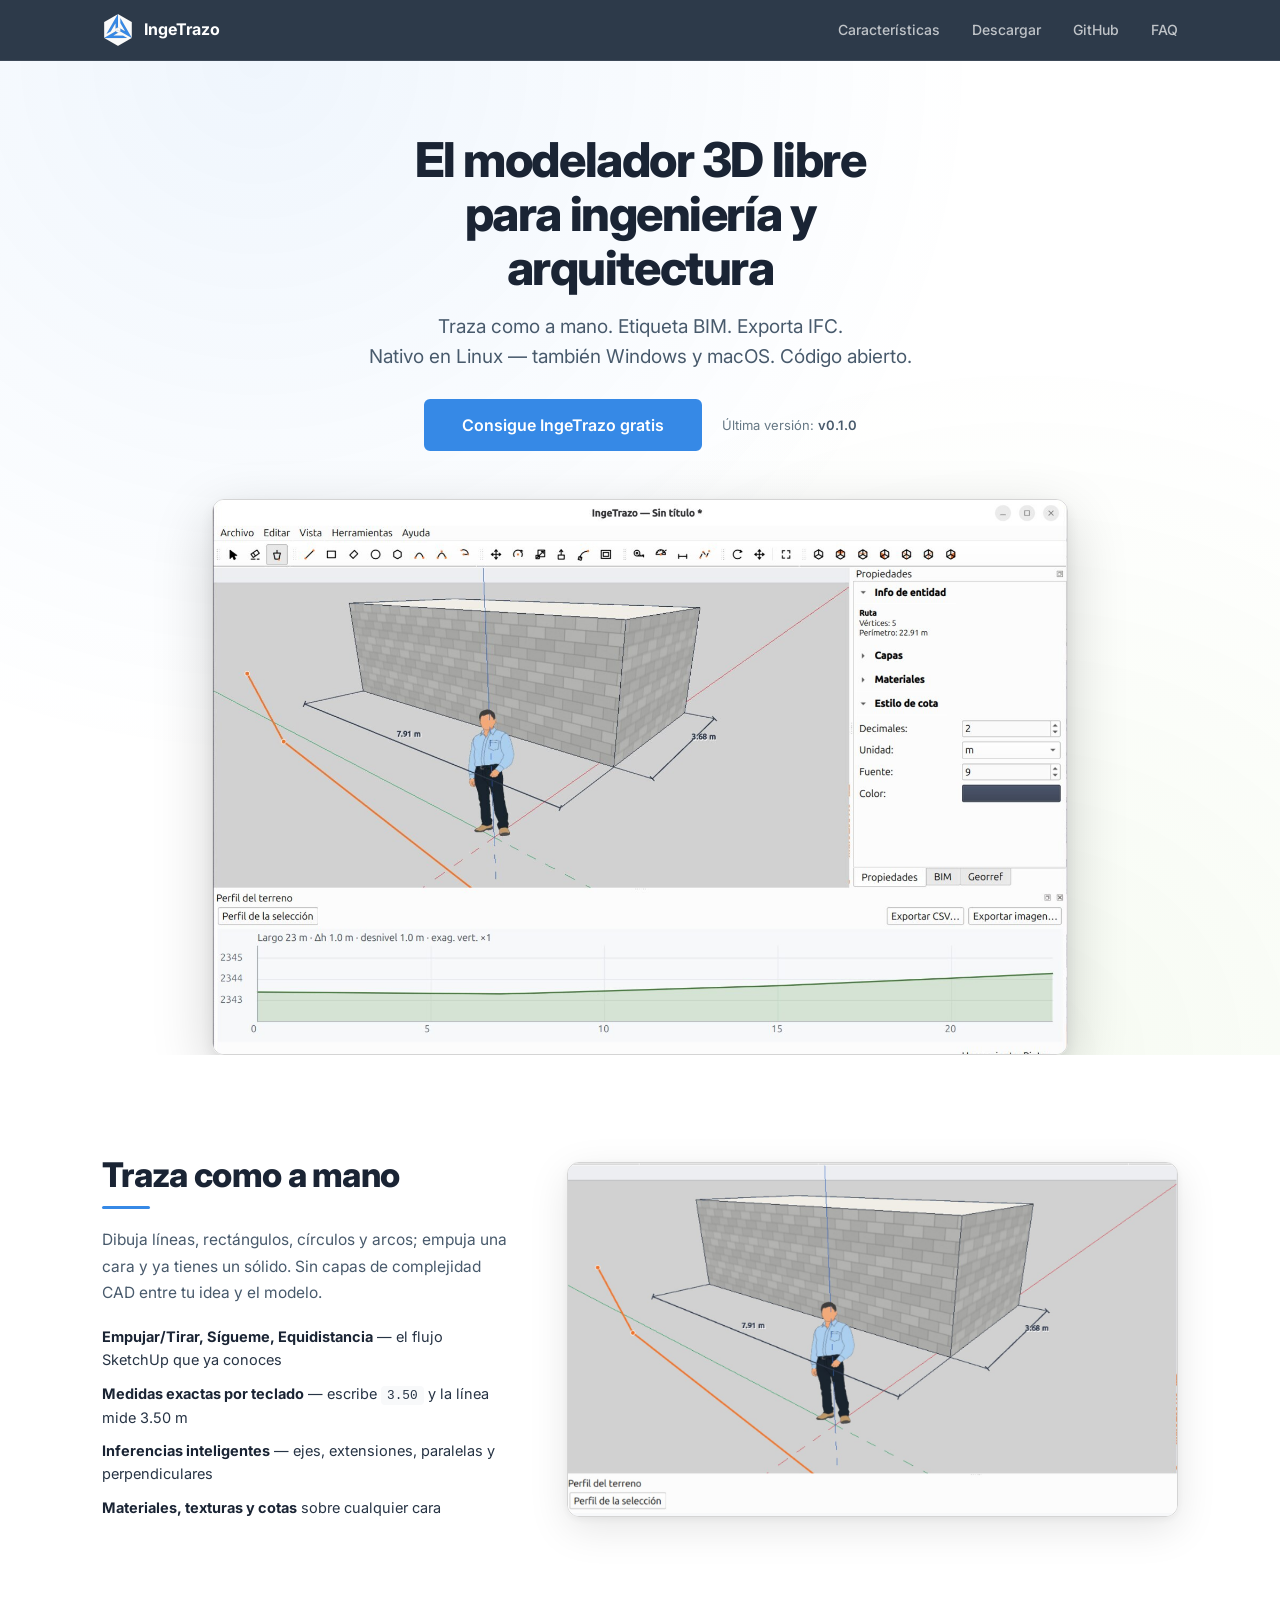
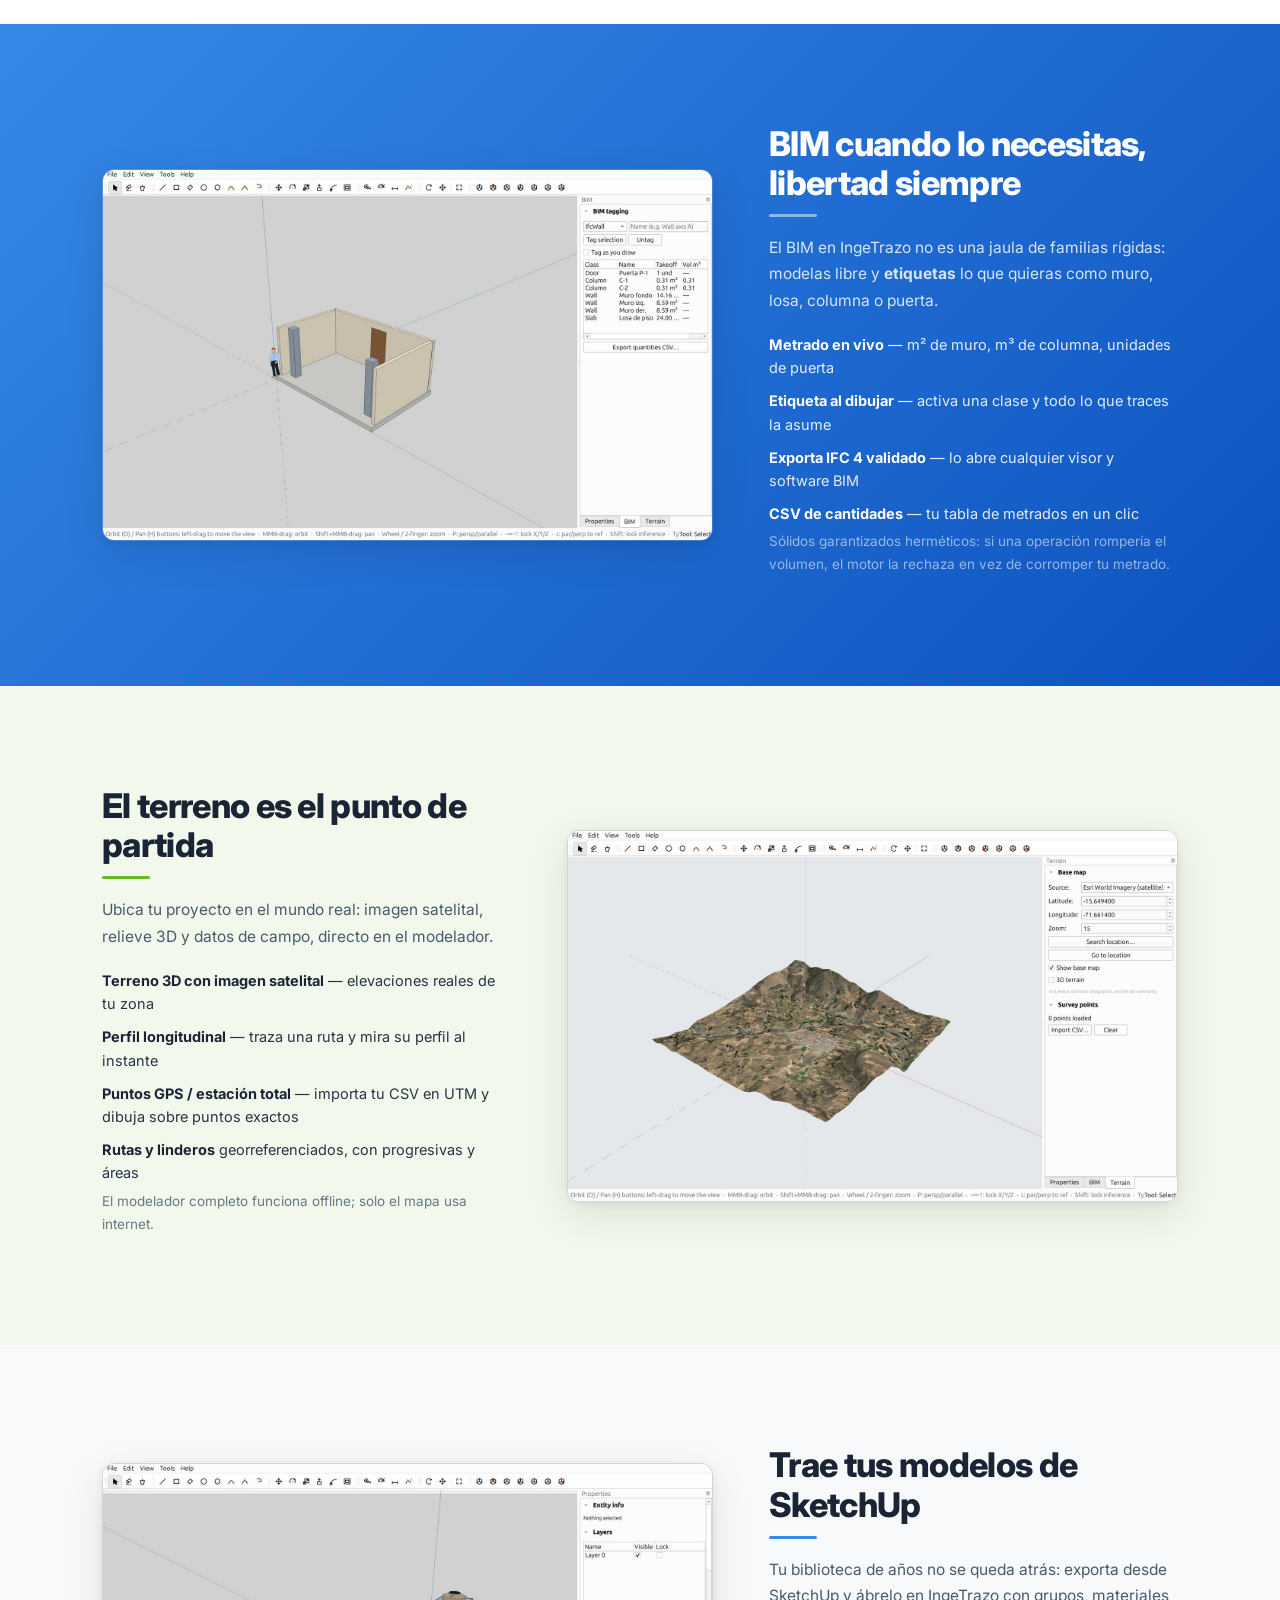
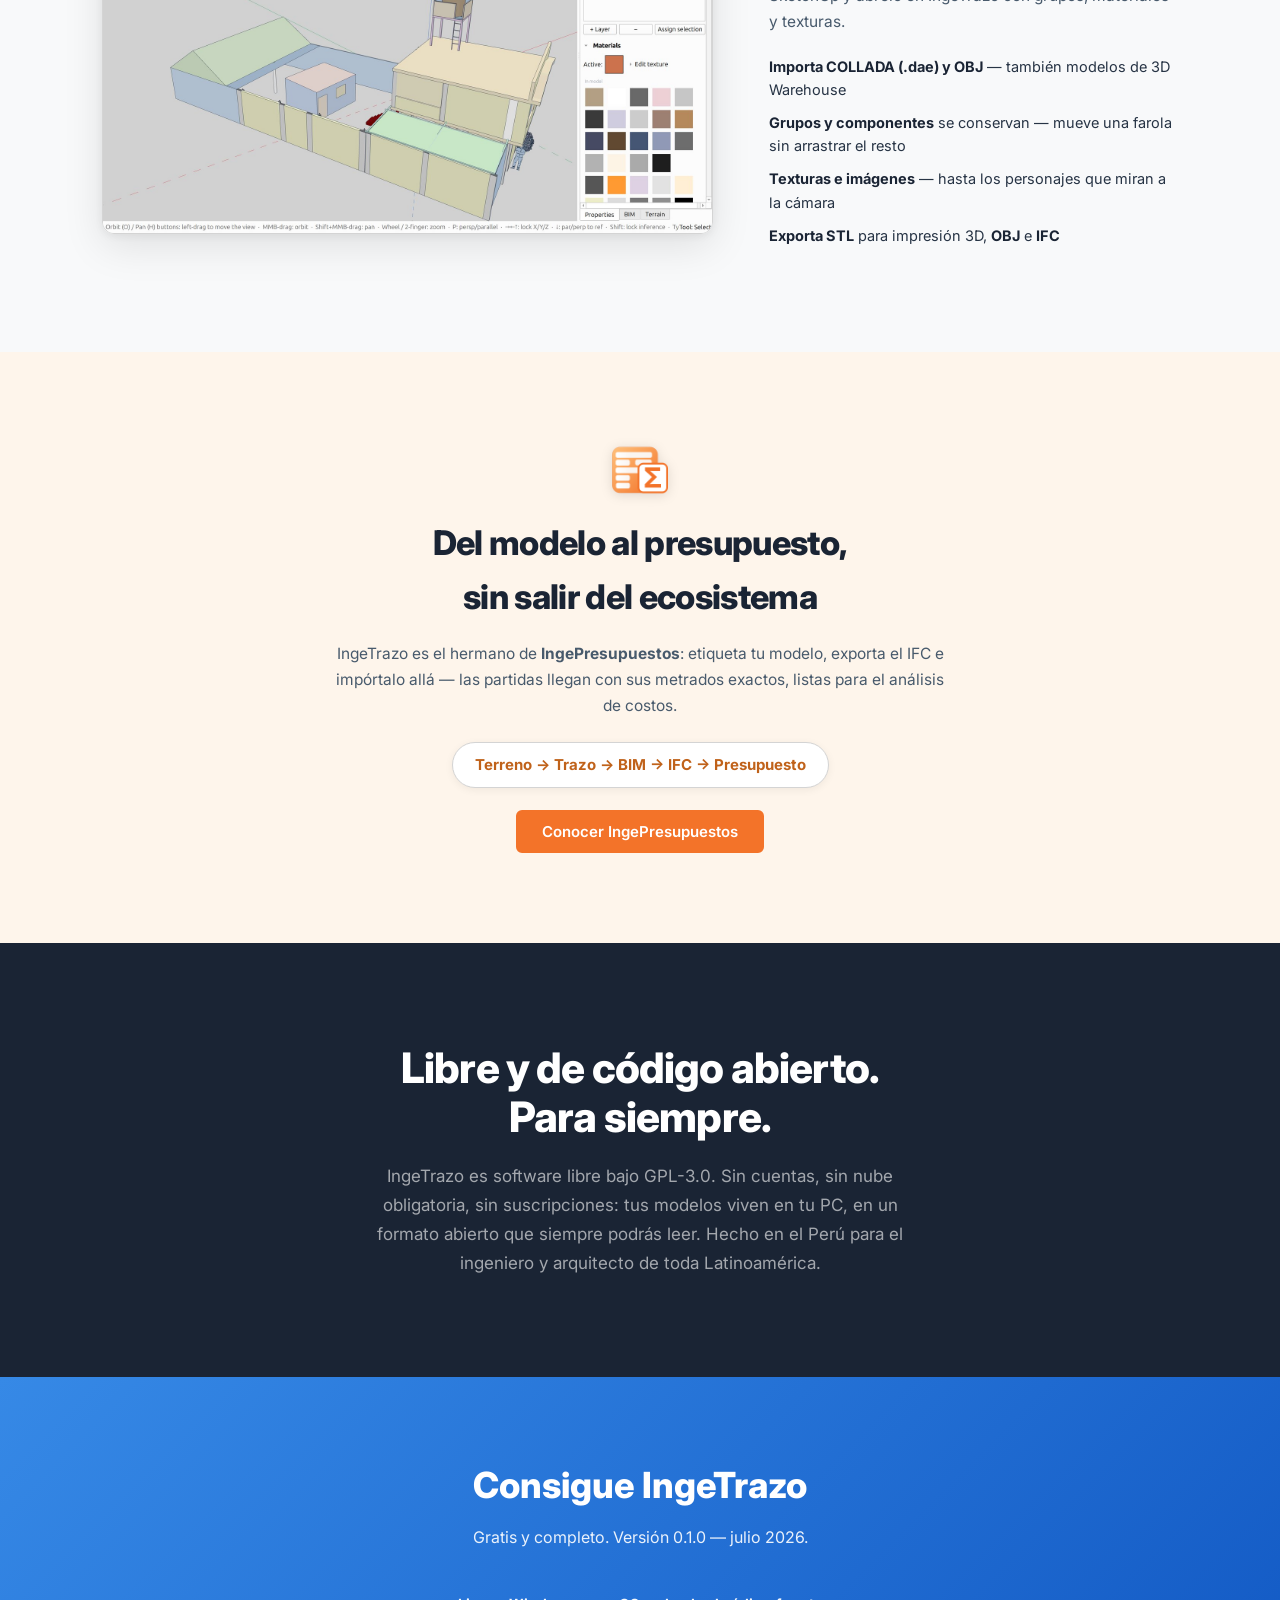
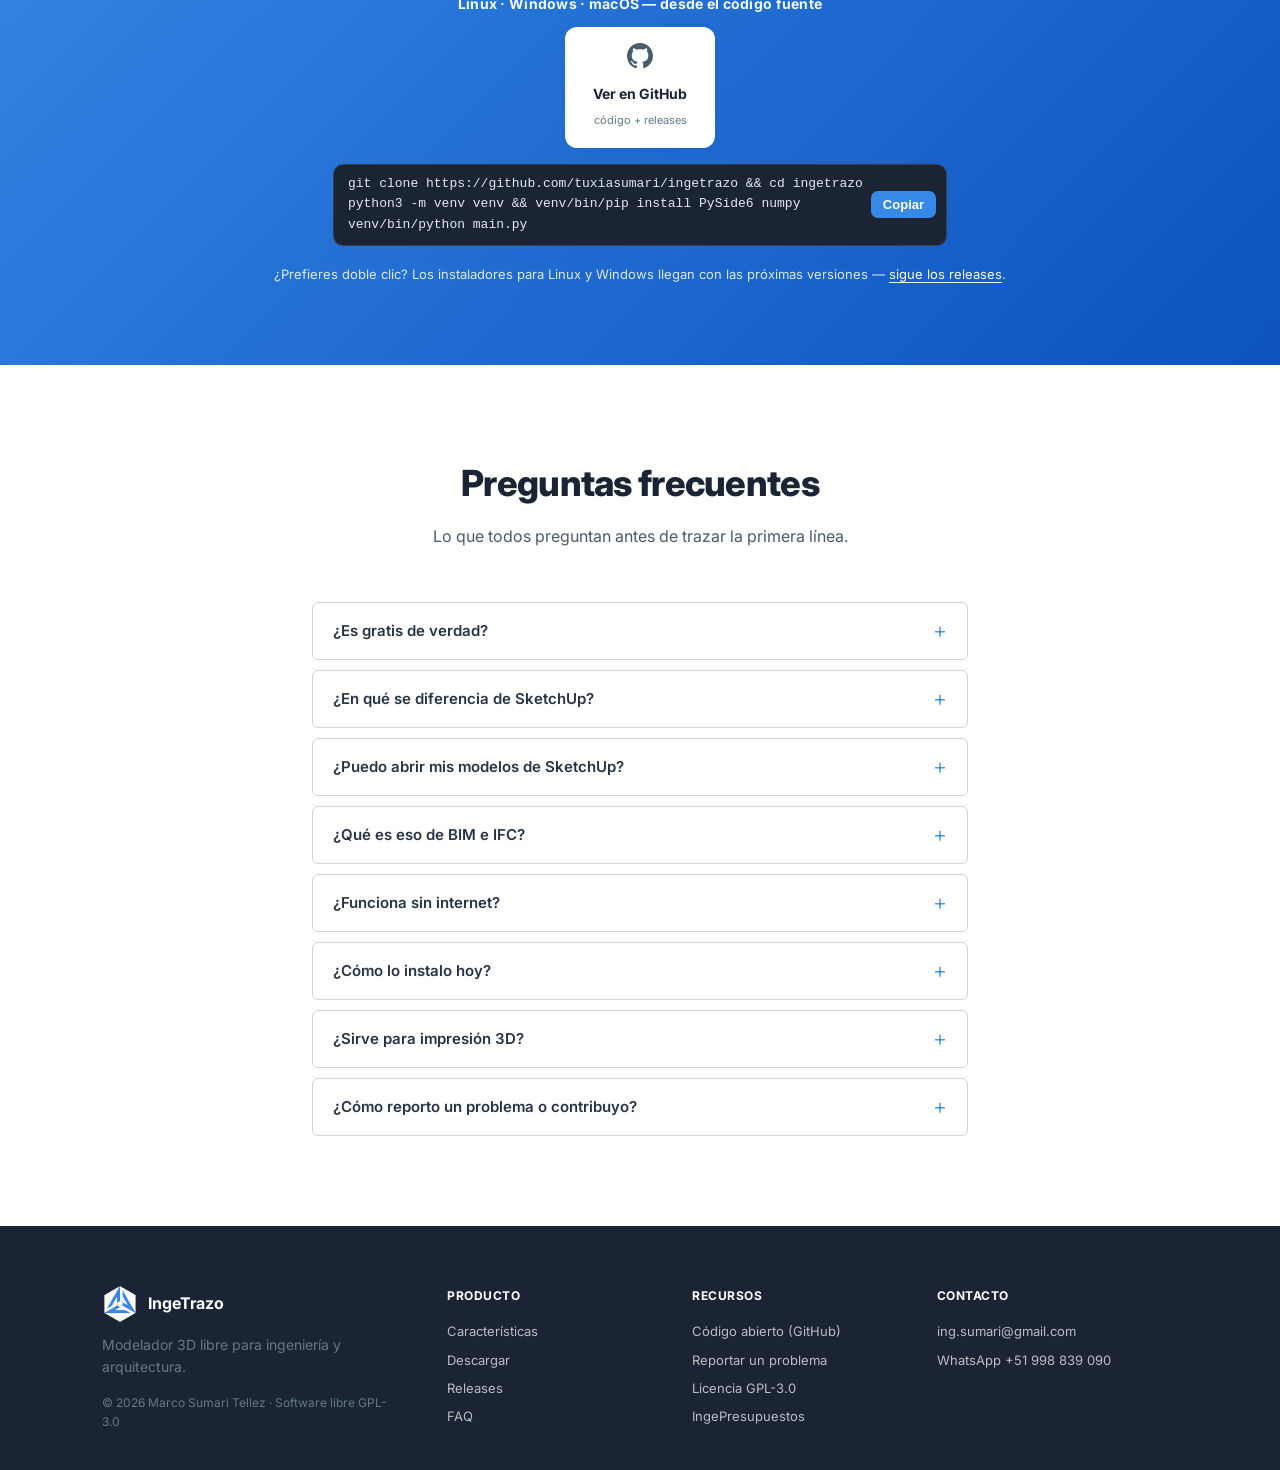
==== index.html @ 61b97f4a "feat: landing inicial de ingetrazo.com — estilo familia Inge[X], acento Blueberry Hero + 4 features " ====
<!DOCTYPE html>
<html lang="es">
<head>
  <meta charset="UTF-8">
  <meta name="viewport" content="width=device-width, initial-scale=1.0">
  <meta name="theme-color" content="#273445">

  <title>IngeTrazo · Modelador 3D libre para ingeniería y arquitectura</title>

  <meta name="description" content="Modelador 3D libre estilo SketchUp con BIM opcional: traza como a mano, etiqueta muros, losas y columnas, obtén el metrado y exporta IFC. Terreno satelital 3D y perfiles. Linux, Windows y macOS. Código abierto GPL-3.0.">
  <meta name="keywords" content="modelador 3D libre, alternativa a SketchUp, SketchUp Linux, BIM libre, exportar IFC, metrados, software ingeniería civil, CAD Linux, terreno 3D, perfil longitudinal, código abierto, GPL">
  <meta name="author" content="Ing. Marco Sumari">

  <link rel="canonical" href="https://ingetrazo.com/">

  <meta property="og:site_name" content="IngeTrazo">
  <meta property="og:title" content="IngeTrazo · Modelador 3D libre para ingeniería y arquitectura">
  <meta property="og:description" content="Traza como a mano, etiqueta BIM, obtén el metrado y exporta IFC. Terreno satelital 3D. Libre y de código abierto (GPL-3.0). Linux, Windows y macOS.">
  <meta property="og:image" content="https://ingetrazo.com/images/og-banner.jpg">
  <meta property="og:image:width" content="1200">
  <meta property="og:image:height" content="630">
  <meta property="og:url" content="https://ingetrazo.com/">
  <meta property="og:type" content="website">
  <meta property="og:locale" content="es_PE">

  <meta name="twitter:card" content="summary_large_image">
  <meta name="twitter:title" content="IngeTrazo · Modelador 3D libre para ingeniería y arquitectura">
  <meta name="twitter:description" content="Traza como a mano, etiqueta BIM, obtén el metrado y exporta IFC. Libre y de código abierto. Linux, Windows y macOS.">
  <meta name="twitter:image" content="https://ingetrazo.com/images/og-banner.jpg">

  <link rel="icon" href="images/favicon-32.png" type="image/png" sizes="32x32">
  <link rel="icon" href="images/favicon-16.png" type="image/png" sizes="16x16">
  <link rel="apple-touch-icon" href="images/logo.png" sizes="180x180">

  <link rel="preconnect" href="https://fonts.googleapis.com">
  <link rel="preconnect" href="https://fonts.gstatic.com" crossorigin>
  <link href="https://fonts.googleapis.com/css2?family=Inter:wght@400;500;600;700;800&display=swap" rel="stylesheet">

  <link rel="stylesheet" href="style.css">

  <script type="application/ld+json">
  {
    "@context": "https://schema.org",
    "@type": "SoftwareApplication",
    "name": "IngeTrazo",
    "operatingSystem": "Linux, Windows, macOS",
    "applicationCategory": "DesignApplication",
    "description": "Modelador 3D libre estilo SketchUp orientado a ingeniería civil y arquitectura, con BIM como capa opcional: etiqueta la geometría como muros, losas o columnas, obtén cantidades (metrado) y exporta IFC 4. Incluye terreno satelital 3D, perfiles longitudinales e importación de modelos SketchUp (.dae/.obj). Código abierto bajo GPL-3.0.",
    "url": "https://ingetrazo.com/",
    "image": "https://ingetrazo.com/images/logo.png",
    "author": {
      "@type": "Person",
      "name": "Ing. Marco Sumari",
      "email": "ing.sumari@gmail.com"
    },
    "inLanguage": "es",
    "license": "https://www.gnu.org/licenses/gpl-3.0.html",
    "offers": {
      "@type": "Offer",
      "price": "0",
      "priceCurrency": "USD",
      "description": "Software libre y gratuito bajo licencia GPL-3.0. Sin cuentas, sin suscripciones, sin límites."
    }
  }
  </script>

  <script type="application/ld+json">
  {
    "@context": "https://schema.org",
    "@type": "FAQPage",
    "mainEntity": [
      {
        "@type": "Question",
        "name": "¿Es gratis de verdad?",
        "acceptedAnswer": {
          "@type": "Answer",
          "text": "Sí. IngeTrazo es software libre bajo licencia GPL-3.0: gratis hoy y para siempre, con el código fuente publicado en GitHub. Sin cuentas, sin suscripciones, sin funciones bloqueadas."
        }
      },
      {
        "@type": "Question",
        "name": "¿En qué se diferencia de SketchUp?",
        "acceptedAnswer": {
          "@type": "Answer",
          "text": "El dibujo se siente igual de directo (empujar/tirar, inferencias, medidas exactas por teclado), pero IngeTrazo es libre, corre nativo en Linux, garantiza sólidos herméticos aptos para metrado e impresión 3D, y suma la capa BIM: etiquetas la geometría y obtienes cantidades e IFC."
        }
      },
      {
        "@type": "Question",
        "name": "¿Puedo abrir mis modelos de SketchUp?",
        "acceptedAnswer": {
          "@type": "Answer",
          "text": "Sí. Exporta desde SketchUp como COLLADA (.dae) u OBJ e impórtalo en IngeTrazo: llegan los grupos, componentes, materiales y texturas. Para que lleguen las texturas, copia el archivo junto con la carpeta de imágenes que genera SketchUp al exportar."
        }
      },
      {
        "@type": "Question",
        "name": "¿Qué es eso de BIM e IFC?",
        "acceptedAnswer": {
          "@type": "Answer",
          "text": "BIM significa darle semántica al modelo: este sólido ES un muro, esta cara ES una puerta. Con eso IngeTrazo calcula las cantidades de obra (m², m³, unidades) y las exporta en IFC, el formato estándar que entienden los programas de presupuestos — incluido IngePresupuestos."
        }
      },
      {
        "@type": "Question",
        "name": "¿Funciona sin internet?",
        "acceptedAnswer": {
          "@type": "Answer",
          "text": "Sí, todo el modelador funciona offline y tus archivos viven en tu PC. Solo el mapa satelital y el terreno 3D descargan imágenes de internet mientras los usas."
        }
      },
      {
        "@type": "Question",
        "name": "¿Cómo lo instalo hoy?",
        "acceptedAnswer": {
          "@type": "Answer",
          "text": "IngeTrazo está en versión 0.1: por ahora se instala desde el código fuente (clonar el repositorio de GitHub, instalar PySide6 y ejecutar main.py — 3 comandos). Los instaladores con doble clic para Linux y Windows llegan con las próximas versiones."
        }
      },
      {
        "@type": "Question",
        "name": "¿Sirve para impresión 3D?",
        "acceptedAnswer": {
          "@type": "Answer",
          "text": "Sí. El motor garantiza sólidos cerrados (herméticos) y exporta STL binario listo para el slicer, además de OBJ con materiales."
        }
      },
      {
        "@type": "Question",
        "name": "¿Cómo reporto un problema o contribuyo?",
        "acceptedAnswer": {
          "@type": "Answer",
          "text": "El proyecto vive en GitHub (github.com/tuxiasumari/ingetrazo): abre un issue con tu archivo de ejemplo, propón mejoras o envía código. También puedes escribir por correo."
        }
      }
    ]
  }
  </script>
</head>
<body>

  <!-- ============ HEADER ============ -->
  <header class="nav">
    <div class="container nav-inner">
      <a href="#" class="nav-brand">
        <img src="images/logo.png" alt="IngeTrazo" width="32" height="32">
        <span>IngeTrazo</span>
      </a>
      <nav class="nav-links">
        <a href="#features">Características</a>
        <a href="#descargar">Descargar</a>
        <a href="https://github.com/tuxiasumari/ingetrazo" target="_blank" rel="noopener">GitHub</a>
        <a href="#faq">FAQ</a>
      </nav>
      <button class="nav-toggle" aria-label="Abrir menú" type="button">
        <span></span><span></span><span></span>
      </button>
    </div>
  </header>

  <!-- ============ HERO ============ -->
  <section class="hero">
    <div class="container hero-center">
      <h1>El modelador 3D libre<br>para ingeniería y arquitectura</h1>
      <p class="hero-sub">Traza como a mano. Etiqueta BIM. Exporta IFC.<br>Nativo en Linux — también Windows y macOS. Código abierto.</p>
      <div class="hero-ctas">
        <a href="#descargar" class="btn btn-primary btn-lg">Consigue IngeTrazo gratis</a>
        <span class="hero-version">Última versión: <span id="latest-version">v0.1.0</span></span>
      </div>
    </div>
    <div class="hero-screenshot-wrap">
      <img class="hero-img" src="images/screenshots/principal.jpeg"
           alt="IngeTrazo: sólido texturizado con cotas, figura a escala y perfil de terreno"
           width="1600" height="1038" loading="eager" fetchpriority="high">
    </div>
  </section>

  <!-- ============ FEATURES ============ -->
  <div id="features">

    <!-- ── 1. Modelado freeform ── -->
    <section class="feat reveal">
      <div class="container feat-row">
        <div class="feat-text">
          <h2>Traza como a mano</h2>
          <p>Dibuja líneas, rectángulos, círculos y arcos; empuja una cara y ya tienes un sólido. Sin capas de complejidad CAD entre tu idea y el modelo.</p>
          <ul class="feat-list">
            <li><strong>Empujar/Tirar, Sígueme, Equidistancia</strong> — el flujo SketchUp que ya conoces</li>
            <li><strong>Medidas exactas por teclado</strong> — escribe <code>3.50</code> y la línea mide 3.50 m</li>
            <li><strong>Inferencias inteligentes</strong> — ejes, extensiones, paralelas y perpendiculares</li>
            <li><strong>Materiales, texturas y cotas</strong> sobre cualquier cara</li>
          </ul>
        </div>
        <figure class="feat-img">
          <img class="zoomable" src="images/screenshots/modelado.jpeg"
               alt="Modelado freeform con cotas y textura" width="1600" height="927" loading="lazy">
        </figure>
      </div>
    </section>

    <!-- ── 2. BIM (la tesis) — azul ── -->
    <section class="feat feat-bim reveal">
      <div class="container feat-row feat-reverse">
        <div class="feat-text">
          <h2>BIM cuando lo necesitas, libertad siempre</h2>
          <p>El BIM en IngeTrazo no es una jaula de familias rígidas: modelas libre y <strong>etiquetas</strong> lo que quieras como muro, losa, columna o puerta.</p>
          <ul class="feat-list">
            <li><strong>Metrado en vivo</strong> — m² de muro, m³ de columna, unidades de puerta</li>
            <li><strong>Etiqueta al dibujar</strong> — activa una clase y todo lo que traces la asume</li>
            <li><strong>Exporta IFC 4 validado</strong> — lo abre cualquier visor y software BIM</li>
            <li><strong>CSV de cantidades</strong> — tu tabla de metrados en un clic</li>
          </ul>
          <p class="feat-muted-light">Sólidos garantizados herméticos: si una operación rompería el volumen, el motor la rechaza en vez de corromper tu metrado.</p>
        </div>
        <figure class="feat-img">
          <img class="zoomable" src="images/screenshots/bim.jpeg"
               alt="Panel BIM con clases IFC y metrado en vivo" width="1600" height="970" loading="lazy">
        </figure>
      </div>
    </section>

    <!-- ── 3. Terreno — verde ── -->
    <section class="feat feat-terra reveal">
      <div class="container feat-row">
        <div class="feat-text">
          <h2>El terreno es el punto de partida</h2>
          <p>Ubica tu proyecto en el mundo real: imagen satelital, relieve 3D y datos de campo, directo en el modelador.</p>
          <ul class="feat-list">
            <li><strong>Terreno 3D con imagen satelital</strong> — elevaciones reales de tu zona</li>
            <li><strong>Perfil longitudinal</strong> — traza una ruta y mira su perfil al instante</li>
            <li><strong>Puntos GPS / estación total</strong> — importa tu CSV en UTM y dibuja sobre puntos exactos</li>
            <li><strong>Rutas y linderos</strong> georreferenciados, con progresivas y áreas</li>
          </ul>
          <p class="feat-muted">El modelador completo funciona offline; solo el mapa usa internet.</p>
        </div>
        <figure class="feat-img">
          <img class="zoomable" src="images/screenshots/terreno.jpeg"
               alt="Terreno 3D del valle del Colca con imagen satelital" width="1600" height="970" loading="lazy">
        </figure>
      </div>
    </section>

    <!-- ── 4. Import SketchUp ── -->
    <section class="feat feat-alt reveal">
      <div class="container feat-row feat-reverse">
        <div class="feat-text">
          <h2>Trae tus modelos de SketchUp</h2>
          <p>Tu biblioteca de años no se queda atrás: exporta desde SketchUp y ábrelo en IngeTrazo con grupos, materiales y texturas.</p>
          <ul class="feat-list">
            <li><strong>Importa COLLADA (.dae) y OBJ</strong> — también modelos de 3D Warehouse</li>
            <li><strong>Grupos y componentes</strong> se conservan — mueve una farola sin arrastrar el resto</li>
            <li><strong>Texturas e imágenes</strong> — hasta los personajes que miran a la cámara</li>
            <li><strong>Exporta STL</strong> para impresión 3D, <strong>OBJ</strong> e <strong>IFC</strong></li>
          </ul>
        </div>
        <figure class="feat-img">
          <img class="zoomable" src="images/screenshots/import-sketchup.jpeg"
               alt="Proyecto de SketchUp importado con grupos y materiales" width="1600" height="970" loading="lazy">
        </figure>
      </div>
    </section>

  </div>

  <!-- ============ PUENTE INGEPRESUPUESTOS ============ -->
  <section class="bridge reveal">
    <div class="container">
      <img class="bridge-icon" src="images/ingepresupuestos-logo.png" alt="IngePresupuestos" width="56" height="56">
      <h2>Del modelo al presupuesto,<br>sin salir del ecosistema</h2>
      <p>IngeTrazo es el hermano de <strong>IngePresupuestos</strong>: etiqueta tu modelo, exporta el IFC e impórtalo allá — las partidas llegan con sus metrados exactos, listas para el análisis de costos.</p>
      <div class="flow">Terreno → Trazo → BIM → IFC → Presupuesto</div>
      <div>
        <a href="https://ingepresupuestos.com" target="_blank" rel="noopener" class="btn btn-orange">Conocer IngePresupuestos</a>
      </div>
    </div>
  </section>

  <!-- ============ IMPACT ============ -->
  <section class="impact">
    <h2>Libre y de código abierto.<br>Para siempre.</h2>
    <p>IngeTrazo es software libre bajo GPL-3.0. Sin cuentas, sin nube obligatoria, sin suscripciones: tus modelos viven en tu PC, en un formato abierto que siempre podrás leer. Hecho en el Perú para el ingeniero y arquitecto de toda Latinoamérica.</p>
  </section>

  <!-- ============ DESCARGAR ============ -->
  <section id="descargar" class="download-section">
    <div class="container">
      <h2>Consigue IngeTrazo</h2>
      <p class="download-sub">Gratis y completo. Versión <span id="dl-version">0.1.0</span> — <span id="dl-date">julio 2026</span>.</p>
      <div class="dl-row">
        <div class="dl-group">
          <span class="dl-group-label">Linux · Windows · macOS — desde el código fuente</span>
          <div class="dl-group-cards">
            <a class="dl-card dl-card-compact" href="https://github.com/tuxiasumari/ingetrazo" target="_blank" rel="noopener">
              <svg width="26" height="26" viewBox="0 0 16 16" fill="currentColor" aria-hidden="true"><path d="M8 0C3.58 0 0 3.58 0 8c0 3.54 2.29 6.53 5.47 7.59.4.07.55-.17.55-.38 0-.19-.01-.82-.01-1.49-2.01.37-2.53-.49-2.69-.94-.09-.23-.48-.94-.82-1.13-.28-.15-.68-.52-.01-.53.63-.01 1.08.58 1.23.82.72 1.21 1.87.87 2.33.66.07-.52.28-.87.51-1.07-1.78-.2-3.64-.89-3.64-3.95 0-.87.31-1.59.82-2.15-.08-.2-.36-1.02.08-2.12 0 0 .67-.21 2.2.82.64-.18 1.32-.27 2-.27s1.36.09 2 .27c1.53-1.04 2.2-.82 2.2-.82.44 1.1.16 1.92.08 2.12.51.56.82 1.27.82 2.15 0 3.07-1.87 3.75-3.65 3.95.29.25.54.73.54 1.48 0 1.07-.01 1.93-.01 2.2 0 .21.15.46.55.38A8.01 8.01 0 0 0 16 8c0-4.42-3.58-8-8-8z"/></svg>
              <strong>Ver en GitHub</strong>
              <span>código + releases</span>
            </a>
          </div>
          <div class="dl-code">
            <code>git clone https://github.com/tuxiasumari/ingetrazo && cd ingetrazo
python3 -m venv venv && venv/bin/pip install PySide6 numpy
venv/bin/python main.py</code>
            <button class="dl-code-copy" type="button" data-copy="git clone https://github.com/tuxiasumari/ingetrazo && cd ingetrazo && python3 -m venv venv && venv/bin/pip install PySide6 numpy && venv/bin/python main.py">Copiar</button>
          </div>
          <p class="dl-note">¿Prefieres doble clic? Los instaladores para Linux y Windows llegan con las próximas versiones — <a href="https://github.com/tuxiasumari/ingetrazo/releases" target="_blank" rel="noopener">sigue los releases</a>.</p>
        </div>
      </div>
    </div>
  </section>

  <!-- ============ FAQ ============ -->
  <section id="faq" class="section">
    <div class="container container-narrow">
      <div class="section-head">
        <h2>Preguntas frecuentes</h2>
        <p>Lo que todos preguntan antes de trazar la primera línea.</p>
      </div>
      <div class="faq-list">
        <details class="faq-item">
          <summary>¿Es gratis de verdad?</summary>
          <p>Sí. IngeTrazo es <strong>software libre bajo GPL-3.0</strong>: gratis hoy y para siempre, con el código fuente publicado en GitHub. Sin cuentas, sin suscripciones, sin funciones bloqueadas.</p>
        </details>
        <details class="faq-item">
          <summary>¿En qué se diferencia de SketchUp?</summary>
          <p>El dibujo se siente igual de directo (empujar/tirar, inferencias, medidas exactas por teclado), pero IngeTrazo es libre, corre <strong>nativo en Linux</strong>, garantiza <strong>sólidos herméticos</strong> aptos para metrado e impresión 3D, y suma la capa BIM: etiquetas la geometría y obtienes cantidades e IFC.</p>
        </details>
        <details class="faq-item">
          <summary>¿Puedo abrir mis modelos de SketchUp?</summary>
          <p>Sí. Exporta desde SketchUp como <strong>COLLADA (.dae)</strong> u <strong>OBJ</strong> e impórtalo en IngeTrazo: llegan los grupos, componentes, materiales y texturas. Para que lleguen las texturas, copia el archivo junto con la carpeta de imágenes que genera SketchUp al exportar.</p>
        </details>
        <details class="faq-item">
          <summary>¿Qué es eso de BIM e IFC?</summary>
          <p>BIM significa darle <strong>semántica</strong> al modelo: este sólido ES un muro, esta cara ES una puerta. Con eso IngeTrazo calcula las cantidades de obra (m², m³, unidades) y las exporta en <strong>IFC</strong>, el formato estándar que entienden los programas de presupuestos — incluido IngePresupuestos.</p>
        </details>
        <details class="faq-item">
          <summary>¿Funciona sin internet?</summary>
          <p>Sí, todo el modelador funciona <strong>offline</strong> y tus archivos viven en tu PC. Solo el mapa satelital y el terreno 3D descargan imágenes de internet mientras los usas.</p>
        </details>
        <details class="faq-item">
          <summary>¿Cómo lo instalo hoy?</summary>
          <p>IngeTrazo está en versión 0.1: por ahora se instala <strong>desde el código fuente</strong> — clonar el repositorio, instalar PySide6 y ejecutar <code>main.py</code> (los 3 comandos están en la sección Descargar). Los instaladores con doble clic llegan con las próximas versiones.</p>
        </details>
        <details class="faq-item">
          <summary>¿Sirve para impresión 3D?</summary>
          <p>Sí. El motor garantiza sólidos cerrados (herméticos) y exporta <strong>STL binario</strong> listo para el slicer, además de OBJ con materiales.</p>
        </details>
        <details class="faq-item">
          <summary>¿Cómo reporto un problema o contribuyo?</summary>
          <p>El proyecto vive en <a href="https://github.com/tuxiasumari/ingetrazo" target="_blank" rel="noopener">GitHub</a>: abre un issue con tu archivo de ejemplo, propón mejoras o envía código. También puedes escribir por <a href="mailto:ing.sumari@gmail.com">correo</a>.</p>
        </details>
      </div>
    </div>
  </section>

  <!-- ============ FOOTER ============ -->
  <footer id="contacto" class="footer">
    <div class="container footer-grid">
      <div class="footer-col">
        <div class="footer-brand">
          <img src="images/logo.png" alt="Logo de IngeTrazo" width="36" height="36">
          <strong>IngeTrazo</strong>
        </div>
        <p>Modelador 3D libre para ingeniería y arquitectura.</p>
        <p class="footer-copy">© 2026 Marco Sumari Tellez · Software libre GPL-3.0</p>
      </div>
      <div class="footer-col">
        <h4>Producto</h4>
        <ul>
          <li><a href="#features">Características</a></li>
          <li><a href="#descargar">Descargar</a></li>
          <li><a href="https://github.com/tuxiasumari/ingetrazo/releases" target="_blank" rel="noopener">Releases</a></li>
          <li><a href="#faq">FAQ</a></li>
        </ul>
      </div>
      <div class="footer-col">
        <h4>Recursos</h4>
        <ul>
          <li><a href="https://github.com/tuxiasumari/ingetrazo" target="_blank" rel="noopener">Código abierto (GitHub)</a></li>
          <li><a href="https://github.com/tuxiasumari/ingetrazo/issues" target="_blank" rel="noopener">Reportar un problema</a></li>
          <li><a href="https://www.gnu.org/licenses/gpl-3.0.html" target="_blank" rel="noopener">Licencia GPL-3.0</a></li>
          <li><a href="https://ingepresupuestos.com" target="_blank" rel="noopener">IngePresupuestos</a></li>
        </ul>
      </div>
      <div class="footer-col">
        <h4>Contacto</h4>
        <ul>
          <li><a href="mailto:ing.sumari@gmail.com">ing.sumari@gmail.com</a></li>
          <li><a href="https://wa.me/51998839090" target="_blank" rel="noopener">WhatsApp +51 998 839 090</a></li>
        </ul>
      </div>
    </div>
  </footer>

  <!-- Lightbox para ampliar capturas -->
  <div class="lightbox" id="lightbox" aria-hidden="true">
    <button class="lightbox-close" type="button" aria-label="Cerrar">×</button>
    <img src="" alt="">
  </div>

  <script src="script.js"></script>
</body>
</html>
---- style.css ----
/* ─────────────────────────────────────────────────────────────────────────
   IngeTrazo — Landing
   Sistema visual de la familia Inge[X] (espejo de ingepresupuestos.com,
   estilo elementary.io): screenshot a un lado, texto al otro, mucho aire.
   Acento de producto: Blueberry (#3689E6). El naranja queda reservado a la
   sección puente con IngePresupuestos.
   ──────────────────────────────────────────────────────────────────────── */

:root {
  --accent:      #3689E6;   /* Blueberry — acento IngeTrazo */
  --accent-dk:   #0D52BF;
  --accent-soft: #EBF4FD;
  --orange:      #F37329;   /* IngePresupuestos (sección puente) */
  --orange-dk:   #C0621A;
  --orange-soft: #FEF5EB;
  --lime-soft:   #F2F9EC;   /* sección Terreno */
  --lime:        #68B723;
  --slate-900:   #1A2434;
  --slate-700:   #273445;
  --slate-500:   #485A6C;
  --slate-300:   #667885;
  --silver-100:  #F8F9FA;
  --silver-300:  #D4D4D4;
  --white:       #FFFFFF;
  --radius:      12px;
  --radius-sm:   6px;
  --shadow:      0 2px 8px rgba(0,0,0,0.06);
  --shadow-img:  0 12px 40px rgba(0,0,0,0.10), 0 2px 8px rgba(0,0,0,0.06);
}

*, *::before, *::after { box-sizing: border-box; }
* { margin: 0; padding: 0; }
html { scroll-behavior: smooth; }

body {
  font-family: 'Inter', system-ui, -apple-system, sans-serif;
  font-size: 16px;
  line-height: 1.6;
  color: var(--slate-700);
  background: var(--white);
  -webkit-font-smoothing: antialiased;
}

img { max-width: 100%; height: auto; display: block; }
a { color: var(--accent); text-decoration: none; }
a:hover { color: var(--accent-dk); }
ul { list-style: none; }
code {
  font-family: 'Fira Code', Consolas, monospace;
  font-size: 0.88em;
  background: var(--silver-100);
  padding: 2px 6px;
  border-radius: 4px;
}

.container {
  max-width: 1140px;
  margin: 0 auto;
  padding: 0 32px;
}
.container-narrow { max-width: 720px; }

/* ============ Buttons ============ */
.btn {
  display: inline-flex;
  align-items: center;
  gap: 8px;
  padding: 12px 24px;
  border-radius: var(--radius-sm);
  font: 600 15px/1 'Inter', sans-serif;
  cursor: pointer;
  border: 2px solid transparent;
  transition: all 0.15s;
  white-space: nowrap;
}
.btn-primary {
  background: var(--accent); color: var(--white); border-color: var(--accent);
}
.btn-primary:hover {
  background: var(--accent-dk); border-color: var(--accent-dk); color: var(--white);
  transform: translateY(-1px); box-shadow: var(--shadow);
}
.btn-ghost {
  background: transparent; color: var(--slate-700); border-color: var(--silver-300);
}
.btn-ghost:hover {
  background: var(--accent-soft); border-color: var(--accent); color: var(--accent-dk);
}
.btn-orange {
  background: var(--orange); color: var(--white); border-color: var(--orange);
}
.btn-orange:hover {
  background: var(--orange-dk); border-color: var(--orange-dk); color: var(--white);
  transform: translateY(-1px); box-shadow: var(--shadow);
}
.btn-sm { padding: 8px 16px; font-size: 13px; }
.btn-lg { padding: 16px 36px; font-size: 16px; }

/* ============ Nav ============ */
.nav {
  position: sticky; top: 0; z-index: 100;
  background: rgba(39,52,69,0.97);
  backdrop-filter: blur(16px);
  border-bottom: 1px solid rgba(255,255,255,0.08);
}
.nav-inner {
  display: flex; align-items: center; justify-content: space-between; height: 60px;
}
.nav-brand {
  display: flex; align-items: center; gap: 10px;
  color: var(--white); font-weight: 700; font-size: 16px;
}
.nav-brand:hover { color: var(--white); }
.nav-links { display: flex; align-items: center; gap: 32px; }
.nav-links a { color: rgba(255,255,255,0.7); font-size: 14px; font-weight: 500; }
.nav-links a:not(.btn):hover { color: var(--white); }

.nav-toggle {
  display: none; flex-direction: column; gap: 5px;
  background: none; border: none; cursor: pointer; padding: 6px;
}
.nav-toggle span { display: block; width: 22px; height: 2px; background: var(--white); border-radius: 2px; }

@media (max-width: 760px) {
  .nav-links { display: none; }
  .nav-toggle { display: flex; }
  .nav-links.open {
    display: flex; flex-direction: column;
    position: absolute; top: 60px; left: 0; right: 0;
    background: var(--slate-700); padding: 20px 32px; gap: 14px;
  }
  .nav-links.open a { font-size: 16px; }
}

/* ============ Scroll reveal ============ */
.reveal {
  opacity: 0;
  transform: translateY(32px);
  transition: opacity 0.7s ease, transform 0.7s ease;
}
.reveal.visible {
  opacity: 1;
  transform: translateY(0);
}

/* ============ Hero ============ */
.hero {
  padding: 72px 0 0;
  text-align: center;
  background:
    radial-gradient(ellipse at 20% 0%, rgba(54, 137, 230, 0.08) 0%, transparent 50%),
    radial-gradient(ellipse at 80% 100%, rgba(104, 183, 35, 0.06) 0%, transparent 50%),
    var(--white);
  overflow: hidden;
}
.hero-center {
  max-width: 680px;
  margin: 0 auto 48px;
}
.hero-center h1 {
  font-size: clamp(30px, 5vw, 48px);
  line-height: 1.12;
  font-weight: 800;
  color: var(--slate-900);
  letter-spacing: -0.03em;
  margin-bottom: 18px;
  animation: hero-fade-up 0.8s ease both;
}
.hero-sub {
  font-size: clamp(16px, 2vw, 19px);
  color: var(--slate-500);
  line-height: 1.55;
  margin-bottom: 28px;
  animation: hero-fade-up 0.8s 0.15s ease both;
}
.hero-ctas {
  display: flex; align-items: center; justify-content: center; gap: 20px; flex-wrap: wrap;
  animation: hero-fade-up 0.8s 0.3s ease both;
}

@keyframes hero-fade-up {
  from { opacity: 0; transform: translateY(28px); }
  to   { opacity: 1; transform: translateY(0); }
}
.hero-version { font-size: 13px; color: var(--slate-300); }
#latest-version { font-weight: 600; color: var(--slate-500); }

/* Hero screenshot */
.hero-screenshot-wrap {
  max-width: 920px;
  margin: 0 auto;
  padding: 0 32px;
}
.hero-img {
  border-radius: var(--radius);
  border: 1px solid var(--silver-300);
  box-shadow: 0 20px 60px rgba(0, 0, 0, 0.18), 0 6px 16px rgba(0, 0, 0, 0.08);
  animation: hero-img-enter 1s 0.4s ease both;
}

@keyframes hero-img-enter {
  from {
    opacity: 0;
    transform: translateY(40px) scale(0.97);
  }
  to {
    opacity: 1;
    transform: translateY(0) scale(1);
  }
}

/* ============================================================
   FEATURE SECTIONS — alternating text LEFT / screenshot RIGHT
   ============================================================ */
.feat {
  padding: 100px 0;
}
.feat-alt {
  background: var(--silver-100);
}

.feat-row {
  display: flex;
  align-items: center;
  gap: 56px;
}

.feat-row .feat-text {
  flex: 0 0 38%;
  min-width: 0;
}
.feat-row .feat-img {
  flex: 1 1 0%;
  min-width: 0;
}

.feat-reverse {
  flex-direction: row-reverse;
}

.feat-text h2 {
  font-size: clamp(24px, 3vw, 34px);
  line-height: 1.15;
  font-weight: 800;
  color: var(--slate-900);
  letter-spacing: -0.02em;
  margin-bottom: 18px;
  position: relative;
  display: inline-block;
}
.feat-text h2::after {
  content: '';
  display: block;
  width: 0;
  height: 3px;
  background: var(--accent);
  border-radius: 2px;
  margin-top: 12px;
  transition: width 0.6s ease;
}
.feat.visible .feat-text h2::after {
  width: 48px;
}
.feat-text p {
  font-size: 15.5px;
  color: var(--slate-500);
  line-height: 1.7;
  margin-bottom: 10px;
}
.feat-muted {
  font-size: 13.5px !important;
  color: var(--slate-300) !important;
}
.feat-list {
  margin-top: 14px;
}
.feat-list li {
  font-size: 14.5px;
  color: var(--slate-700);
  padding: 5px 0;
}
.feat-list li strong {
  color: var(--slate-900);
}

.feat-img {
  border-radius: var(--radius);
  overflow: hidden;
  box-shadow: var(--shadow-img);
  border: 1px solid var(--silver-300);
}

/* Imágenes ampliables + lightbox */
.zoomable {
  cursor: zoom-in;
}
.lightbox {
  position: fixed;
  inset: 0;
  z-index: 100;
  display: flex;
  align-items: center;
  justify-content: center;
  padding: 32px;
  background: rgba(15, 23, 32, 0.92);
  opacity: 0;
  visibility: hidden;
  transition: opacity 0.2s ease, visibility 0.2s ease;
  cursor: zoom-out;
}
.lightbox.open {
  opacity: 1;
  visibility: visible;
}
.lightbox img {
  max-width: 95vw;
  max-height: 92vh;
  width: auto;
  height: auto;
  border-radius: 8px;
  box-shadow: 0 24px 80px rgba(0, 0, 0, 0.5);
  cursor: default;
  transform: scale(0.97);
  transition: transform 0.2s ease;
}
.lightbox.open img {
  transform: scale(1);
}
.lightbox-close {
  position: absolute;
  top: 18px;
  right: 22px;
  width: 44px;
  height: 44px;
  border: none;
  border-radius: 50%;
  background: rgba(255, 255, 255, 0.12);
  color: var(--white);
  font-size: 28px;
  line-height: 1;
  cursor: pointer;
  display: flex;
  align-items: center;
  justify-content: center;
  transition: background 0.15s;
}
.lightbox-close:hover {
  background: rgba(255, 255, 255, 0.25);
}

/* Sección BIM — azul Blueberry (la tesis del producto) */
.feat-bim {
  background: linear-gradient(135deg, var(--accent) 0%, var(--accent-dk) 100%);
}
.feat-bim .feat-text h2 {
  color: var(--white);
}
.feat-bim .feat-text p {
  color: rgba(255, 255, 255, 0.82);
}
.feat-bim .feat-list li {
  color: rgba(255, 255, 255, 0.88);
}
.feat-bim .feat-list li strong {
  color: var(--white);
}
.feat-bim .feat-muted-light {
  color: rgba(255, 255, 255, 0.55) !important;
  font-size: 13.5px !important;
}
.feat-bim .feat-img {
  border-color: rgba(255, 255, 255, 0.15);
}
.feat-bim .feat-text h2::after {
  background: rgba(255, 255, 255, 0.5);
}

/* Sección Terreno — verde Lime suave */
.feat-terra {
  background: var(--lime-soft);
}
.feat-terra .feat-text h2::after {
  background: var(--lime);
}

/* Sección puente IngePresupuestos — naranja de la casa hermana */
.bridge {
  padding: 90px 0;
  background: var(--orange-soft);
  text-align: center;
}
.bridge-icon {
  width: 56px; height: 56px; margin: 0 auto 18px;
  filter: drop-shadow(0 2px 6px rgba(0,0,0,0.12));
}
.bridge h2 {
  font-size: clamp(24px, 3.4vw, 34px);
  font-weight: 800; color: var(--slate-900); letter-spacing: -0.02em;
  max-width: 640px; margin: 0 auto 16px;
}
.bridge p {
  font-size: 15.5px; color: var(--slate-500); line-height: 1.7;
  max-width: 620px; margin: 0 auto 12px;
}
.bridge .flow {
  display: inline-block; margin: 10px auto 22px;
  font-weight: 700; font-size: 15px; color: var(--orange-dk);
  background: var(--white); border: 1px solid var(--silver-300);
  border-radius: 999px; padding: 10px 22px; box-shadow: var(--shadow);
}

@media (max-width: 860px) {
  .feat { padding: 64px 0; }
  .feat-row {
    flex-direction: column !important;
    gap: 36px;
  }
  .feat-row .feat-text { flex: none; width: 100%; }
  .feat-row .feat-img  { flex: none; width: 100%; }
}

/* ============ Impact (dark centered statement) ============ */
.impact {
  padding: 100px 32px;
  background: var(--slate-900);
  text-align: center;
}
.impact h2 {
  font-size: clamp(26px, 4vw, 42px);
  font-weight: 800;
  color: var(--white);
  line-height: 1.18;
  letter-spacing: -0.02em;
  margin-bottom: 20px;
  max-width: 640px;
  margin-left: auto; margin-right: auto;
}
.impact p {
  font-size: clamp(15px, 1.6vw, 17px);
  color: rgba(255,255,255,0.6);
  line-height: 1.7;
  max-width: 580px;
  margin: 0 auto;
}

/* ============ Download ============ */
.download-section {
  padding: 80px 0;
  background: linear-gradient(135deg, var(--accent), var(--accent-dk));
  text-align: center; color: var(--white);
}
.download-section h2 {
  font-size: clamp(26px, 4vw, 36px);
  font-weight: 800; color: var(--white); margin-bottom: 10px;
}
.download-sub { font-size: 16px; color: rgba(255,255,255,0.9); margin-bottom: 40px; }
.dl-row {
  display: flex; flex-direction: column; align-items: center; gap: 6px;
}
.dl-group { text-align: center; }
.dl-group-label {
  display: inline-block; font-size: 14px; font-weight: 700; color: rgba(255,255,255,0.95);
  letter-spacing: 0.02em; margin-bottom: 12px;
}
.dl-group-cards { display: flex; gap: 10px; margin-bottom: 8px; justify-content: center; flex-wrap: wrap; align-items: flex-start; }
.dl-card {
  background: var(--white); color: var(--slate-700);
  border-radius: var(--radius); text-align: center;
  transition: all 0.2s; box-shadow: var(--shadow);
}
.dl-card:hover { transform: translateY(-3px); box-shadow: var(--shadow-img); color: var(--slate-700); }
.dl-card svg { color: var(--slate-500); margin-bottom: 6px; }
.dl-card strong { display: block; font-size: 14px; color: var(--slate-900); margin-bottom: 1px; }
.dl-card span { font-size: 11px; color: var(--slate-300); }
.dl-card-compact { padding: 16px 28px; min-width: 130px; }
.dl-note { font-size: 13px; color: rgba(255,255,255,0.85); margin-top: 18px; }
.dl-note a { color: var(--white); text-decoration: underline; text-underline-offset: 3px; }

/* Bloque copiable de instalación desde código */
.dl-code {
  display: flex; align-items: center; gap: 8px;
  width: fit-content; max-width: min(100%, 680px); margin: 16px auto 6px;
  background: var(--slate-900);
  border: 1px solid rgba(255,255,255,.12); border-radius: 10px;
  padding: 9px 10px 9px 14px;
}
.dl-code code {
  color: #e2e8f0; font-family: ui-monospace, Menlo, Consolas, monospace;
  font-size: 13px; white-space: pre; text-align: left;
  background: transparent; padding: 0; border-radius: 0;
  overflow-x: auto; max-width: 74vw;
}
.dl-code-copy {
  background: var(--accent); color: #fff; border: 0; border-radius: 7px;
  padding: 6px 12px; font-size: 13px; font-weight: 600; cursor: pointer;
  flex: none;
}
.dl-code-copy:hover { filter: brightness(1.1); }
.dl-code-copy.copied { background: #27AE60; }

/* ============ Generic section ============ */
.section { padding: 90px 0; }
.bg-light { background: var(--silver-100); }
.section-head {
  text-align: center; max-width: 580px; margin: 0 auto 52px;
}
.section-head h2 {
  font-size: clamp(26px, 4vw, 36px);
  font-weight: 800; color: var(--slate-900); letter-spacing: -0.02em; margin-bottom: 12px;
}
.section-head p { font-size: 16px; color: var(--slate-500); }

/* ============ FAQ ============ */
.faq-list { display: grid; gap: 10px; }
.faq-item {
  background: var(--white); border: 1px solid var(--silver-300);
  border-radius: var(--radius-sm); transition: all 0.15s;
}
.faq-item[open] { border-color: var(--accent); box-shadow: var(--shadow); }
.faq-item summary {
  cursor: pointer; padding: 16px 48px 16px 20px;
  font-weight: 600; font-size: 15px; color: var(--slate-700);
  list-style: none; position: relative;
}
.faq-item summary::-webkit-details-marker { display: none; }
.faq-item summary::after {
  content: "+"; position: absolute; right: 20px; top: 50%; transform: translateY(-50%);
  font-size: 22px; font-weight: 300; color: var(--accent);
}
.faq-item[open] summary::after { content: "\2212"; }
.faq-item p { padding: 0 20px 18px; color: var(--slate-500); font-size: 14.5px; line-height: 1.65; }
.faq-item p strong { color: var(--slate-700); }

/* ============ Footer ============ */
.footer {
  background: var(--slate-900); color: rgba(255,255,255,0.7);
  padding: 60px 0 32px; font-size: 14px;
}
.footer-grid {
  display: grid; grid-template-columns: 1.5fr 1fr 1fr 1.2fr; gap: 44px;
}
@media (max-width: 760px) {
  .footer-grid { grid-template-columns: 1fr 1fr; gap: 28px 16px; }
}
.footer-brand { display: flex; align-items: center; gap: 10px; margin-bottom: 12px; }
.footer-brand strong { color: var(--white); font-size: 16px; }
.footer-col p { color: var(--slate-300); line-height: 1.6; margin-bottom: 8px; }
.footer-col h4 {
  color: var(--white); font-size: 12px; font-weight: 700;
  margin-bottom: 12px; letter-spacing: 0.5px; text-transform: uppercase;
}
.footer-col li { padding: 3px 0; }
.footer-col li a { color: rgba(255,255,255,0.7); font-size: 13px; }
.footer-col li a:hover { color: var(--accent); }
.footer-copy { font-size: 12px; color: var(--slate-300); margin-top: 14px; }

@media print {
  .nav, .hero-ctas, .download-section, .footer { display: none; }
}
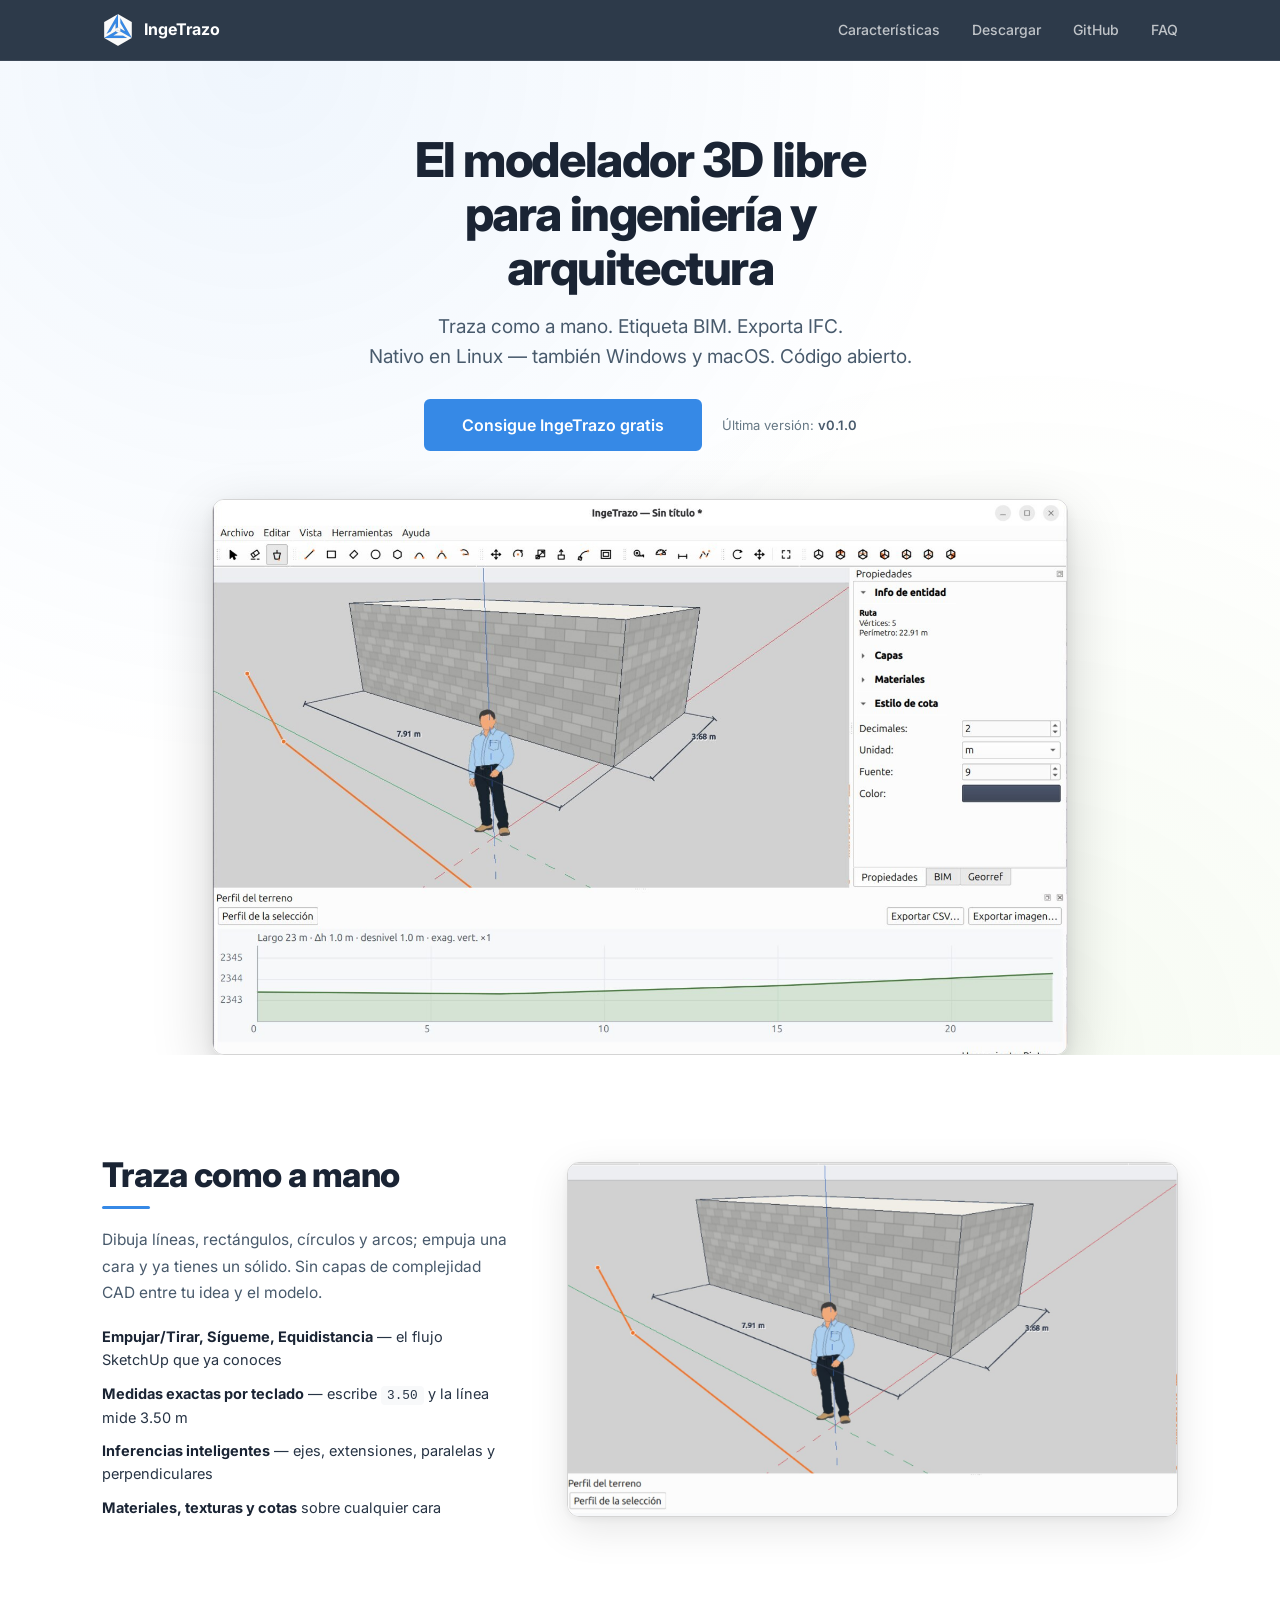
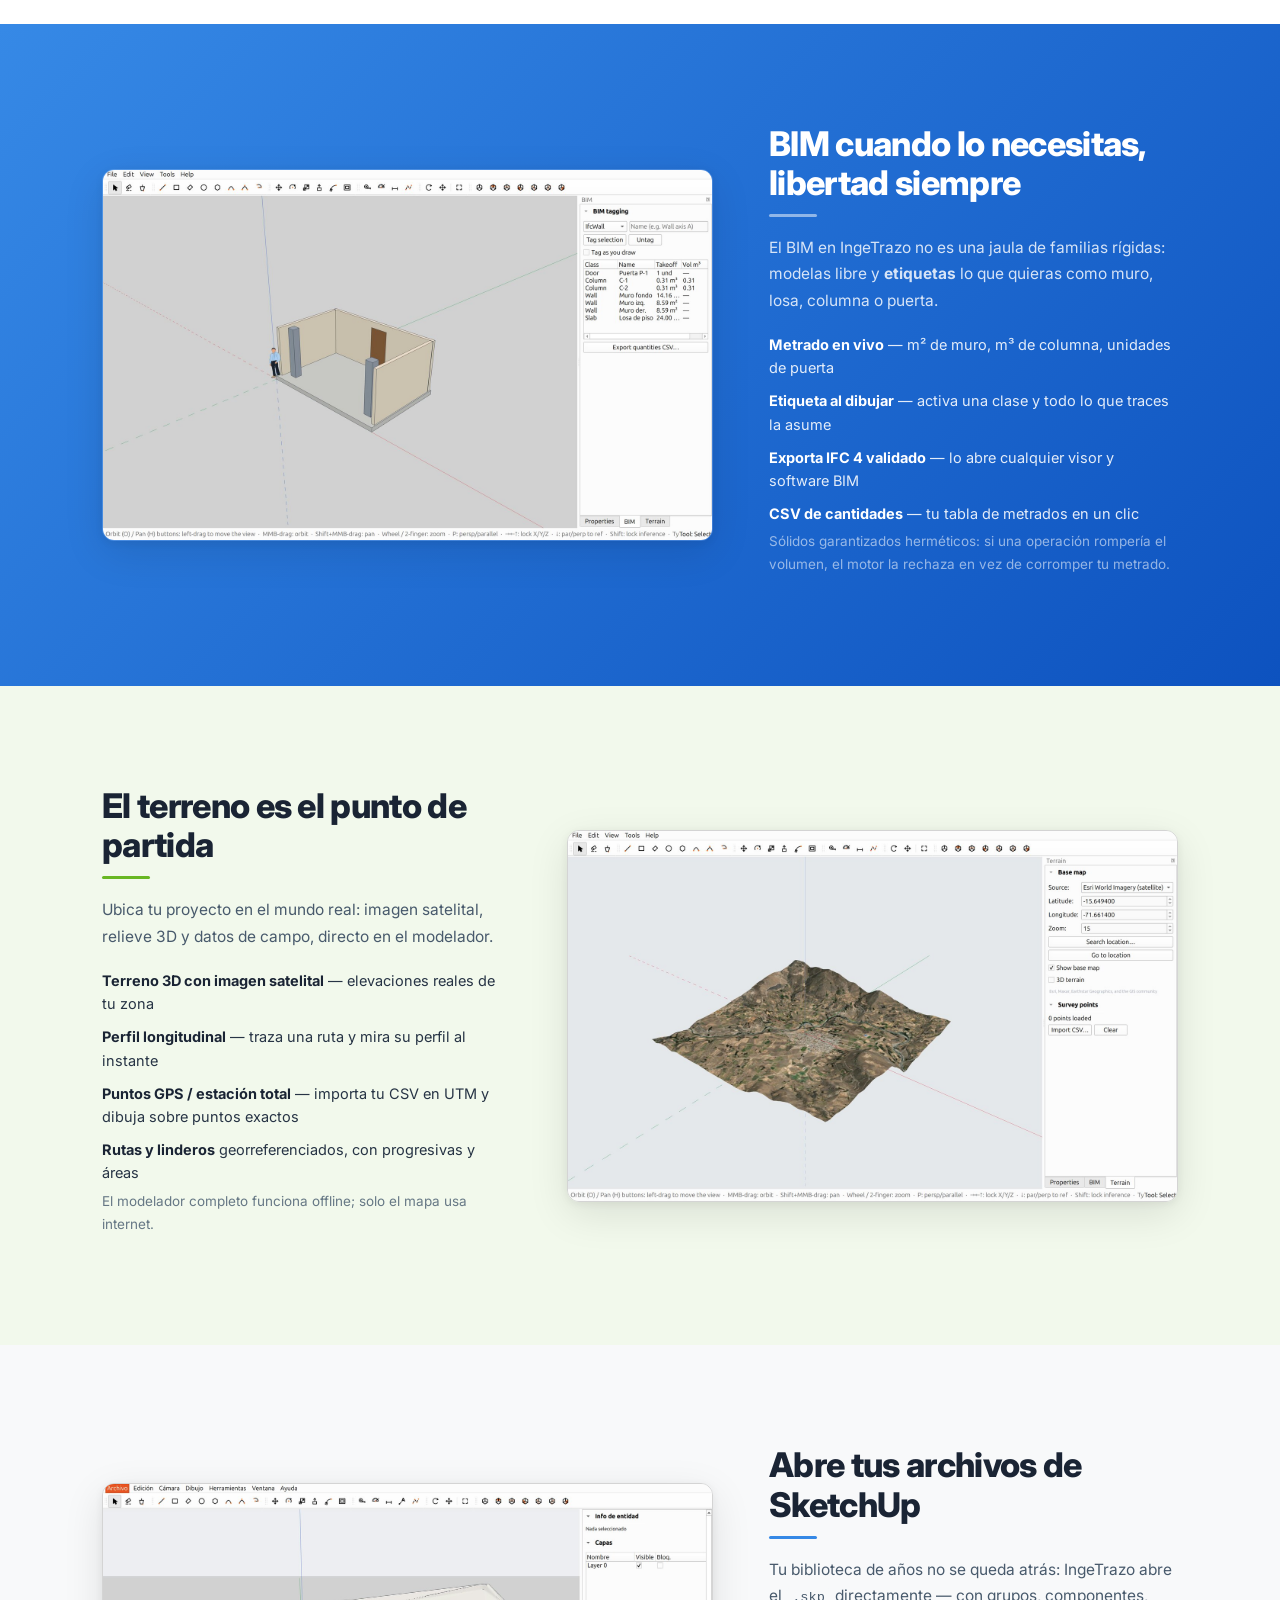
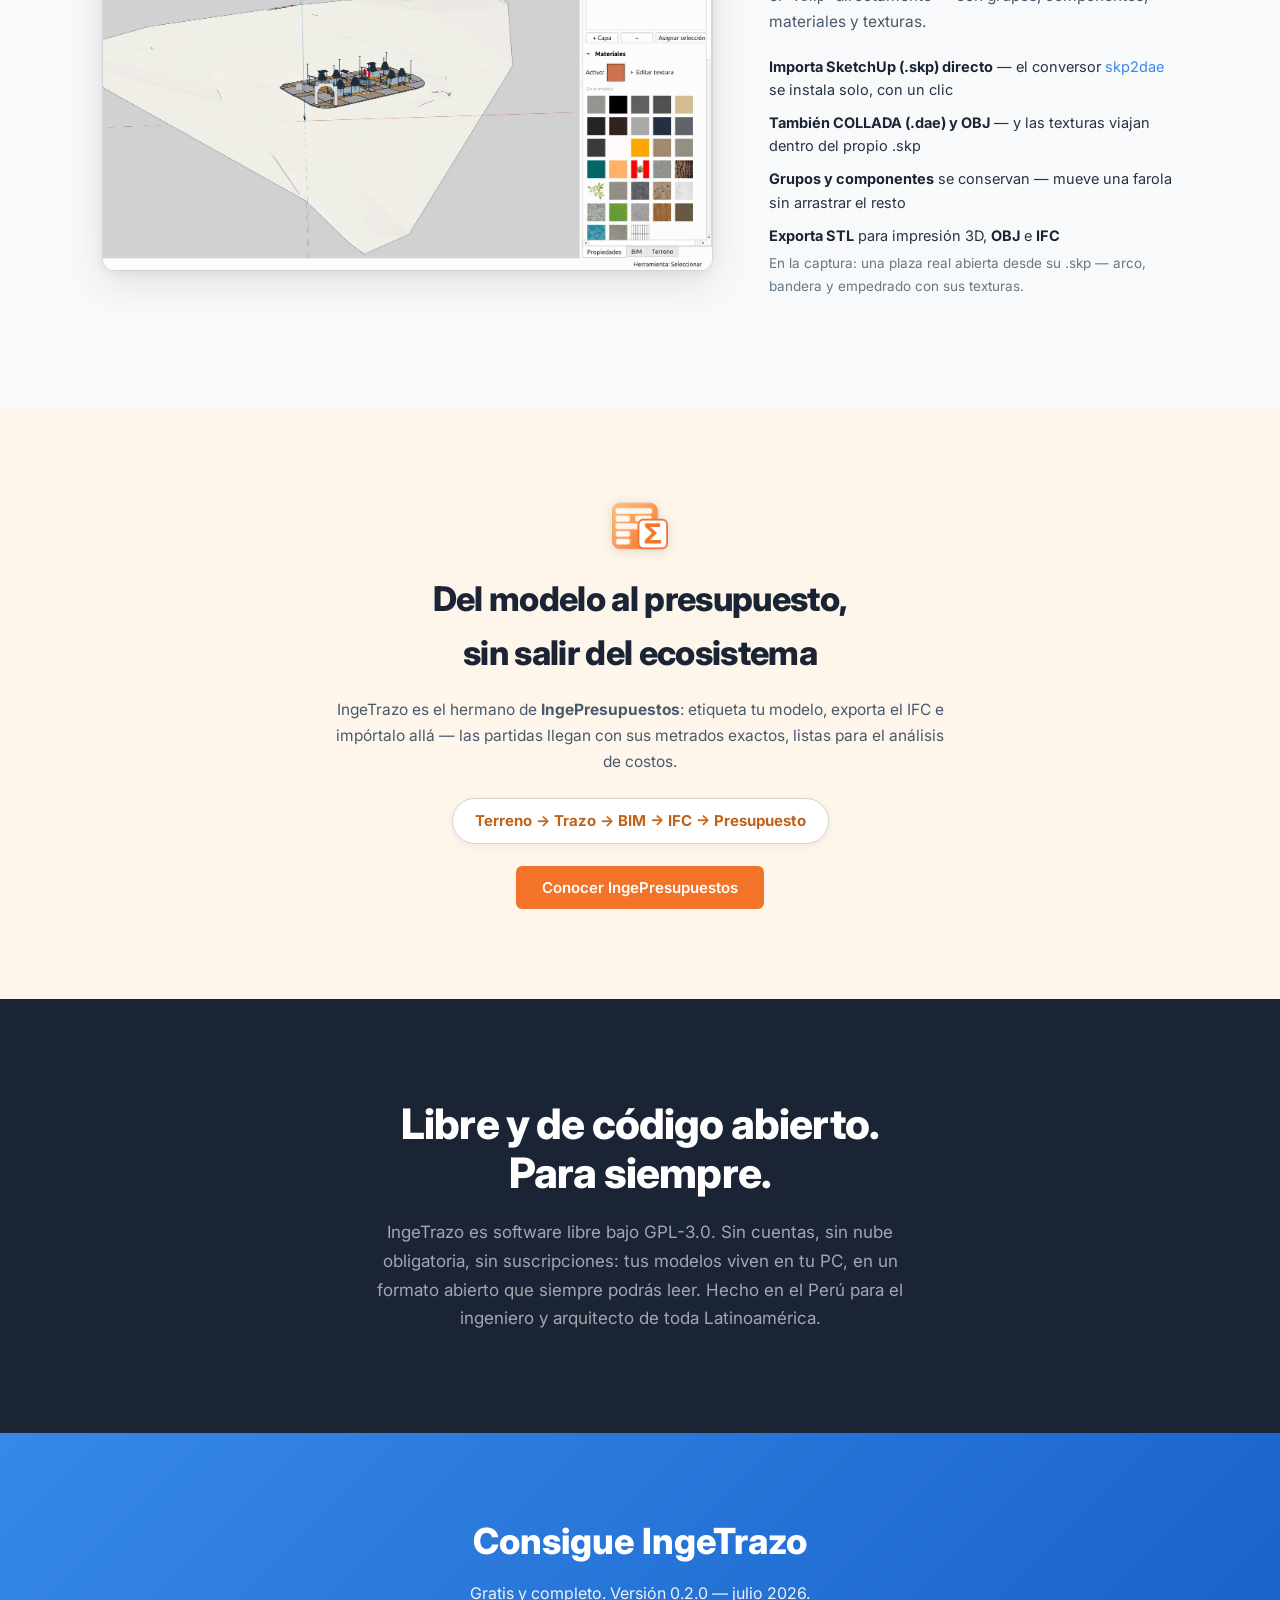
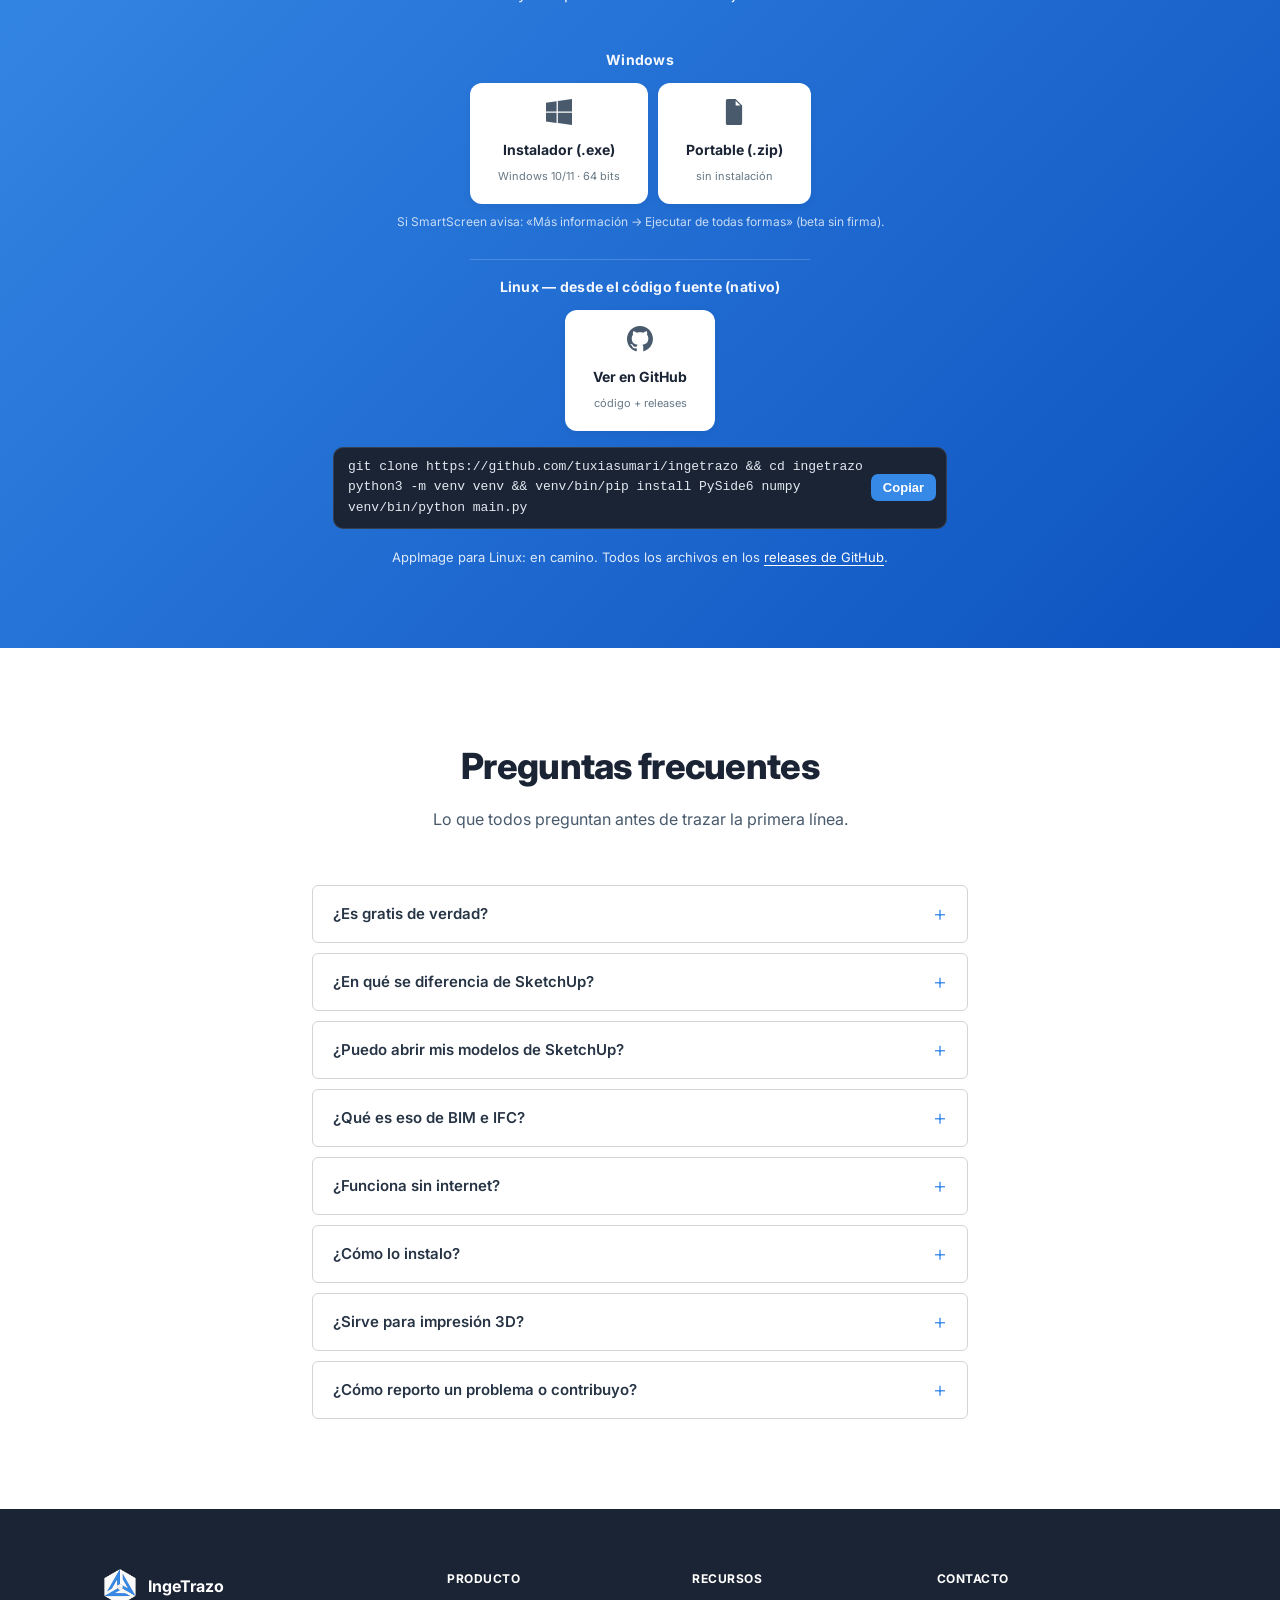
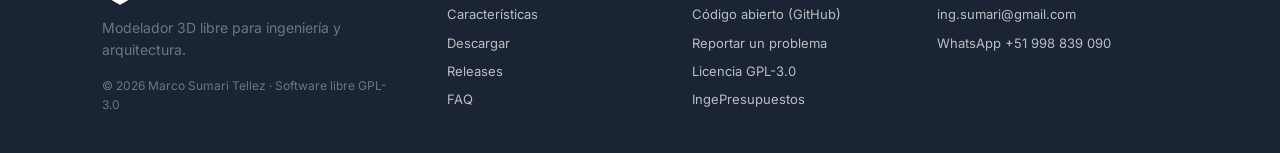
==== commit 2dc5fc2f: "feat: skp2dae en la landing — .skp directo, descarga Windows, v0.2.0 - Sección SketchUp renombrada '" ====
--- a/index.html
+++ b/index.html
@@ -45,7 +45,7 @@
     "name": "IngeTrazo",
     "operatingSystem": "Linux, Windows, macOS",
     "applicationCategory": "DesignApplication",
-    "description": "Modelador 3D libre estilo SketchUp orientado a ingeniería civil y arquitectura, con BIM como capa opcional: etiqueta la geometría como muros, losas o columnas, obtén cantidades (metrado) y exporta IFC 4. Incluye terreno satelital 3D, perfiles longitudinales e importación de modelos SketchUp (.dae/.obj). Código abierto bajo GPL-3.0.",
+    "description": "Modelador 3D libre estilo SketchUp orientado a ingeniería civil y arquitectura, con BIM como capa opcional: etiqueta la geometría como muros, losas o columnas, obtén cantidades (metrado) y exporta IFC 4. Incluye terreno satelital 3D, perfiles longitudinales e importación de modelos SketchUp (.skp directo, .dae, .obj). Código abierto bajo GPL-3.0.",
     "url": "https://ingetrazo.com/",
     "image": "https://ingetrazo.com/images/logo.png",
     "author": {
@@ -90,7 +90,7 @@
         "name": "¿Puedo abrir mis modelos de SketchUp?",
         "acceptedAnswer": {
           "@type": "Answer",
-          "text": "Sí. Exporta desde SketchUp como COLLADA (.dae) u OBJ e impórtalo en IngeTrazo: llegan los grupos, componentes, materiales y texturas. Para que lleguen las texturas, copia el archivo junto con la carpeta de imágenes que genera SketchUp al exportar."
+          "text": "Sí, el .skp directamente: Archivo ▸ Importar ▸ SketchUp. La primera vez, IngeTrazo ofrece instalar el conversor skp2dae automáticamente con un clic — las texturas llegan porque viajan dentro del propio .skp. También importa COLLADA (.dae) y OBJ."
         }
       },
       {
@@ -111,10 +111,10 @@
       },
       {
         "@type": "Question",
-        "name": "¿Cómo lo instalo hoy?",
-        "acceptedAnswer": {
-          "@type": "Answer",
-          "text": "IngeTrazo está en versión 0.1: por ahora se instala desde el código fuente (clonar el repositorio de GitHub, instalar PySide6 y ejecutar main.py — 3 comandos). Los instaladores con doble clic para Linux y Windows llegan con las próximas versiones."
+        "name": "¿Cómo lo instalo?",
+        "acceptedAnswer": {
+          "@type": "Answer",
+          "text": "En Windows: descarga el instalador de ingetrazo.com o de los releases de GitHub, doble clic y listo. En Linux: por ahora desde el código fuente (3 comandos); el AppImage viene en camino."
         }
       },
       {
@@ -244,18 +244,19 @@
     <section class="feat feat-alt reveal">
       <div class="container feat-row feat-reverse">
         <div class="feat-text">
-          <h2>Trae tus modelos de SketchUp</h2>
-          <p>Tu biblioteca de años no se queda atrás: exporta desde SketchUp y ábrelo en IngeTrazo con grupos, materiales y texturas.</p>
+          <h2>Abre tus archivos de SketchUp</h2>
+          <p>Tu biblioteca de años no se queda atrás: IngeTrazo abre el <code>.skp</code> directamente — con grupos, componentes, materiales y texturas.</p>
           <ul class="feat-list">
-            <li><strong>Importa COLLADA (.dae) y OBJ</strong> — también modelos de 3D Warehouse</li>
+            <li><strong>Importa SketchUp (.skp) directo</strong> — el conversor <a href="https://github.com/tuxiasumari/skp2dae" target="_blank" rel="noopener">skp2dae</a> se instala solo, con un clic</li>
+            <li><strong>También COLLADA (.dae) y OBJ</strong> — y las texturas viajan dentro del propio .skp</li>
             <li><strong>Grupos y componentes</strong> se conservan — mueve una farola sin arrastrar el resto</li>
-            <li><strong>Texturas e imágenes</strong> — hasta los personajes que miran a la cámara</li>
             <li><strong>Exporta STL</strong> para impresión 3D, <strong>OBJ</strong> e <strong>IFC</strong></li>
           </ul>
+          <p class="feat-muted">En la captura: una plaza real abierta desde su .skp — arco, bandera y empedrado con sus texturas.</p>
         </div>
         <figure class="feat-img">
           <img class="zoomable" src="images/screenshots/import-sketchup.jpeg"
-               alt="Proyecto de SketchUp importado con grupos y materiales" width="1600" height="970" loading="lazy">
+               alt="Plaza real abierta desde su archivo .skp, con texturas" width="1600" height="1013" loading="lazy">
         </figure>
       </div>
     </section>
@@ -285,10 +286,29 @@
   <section id="descargar" class="download-section">
     <div class="container">
       <h2>Consigue IngeTrazo</h2>
-      <p class="download-sub">Gratis y completo. Versión <span id="dl-version">0.1.0</span> — <span id="dl-date">julio 2026</span>.</p>
+      <p class="download-sub">Gratis y completo. Versión <span id="dl-version">0.2.0</span> — <span id="dl-date">julio 2026</span>.</p>
       <div class="dl-row">
         <div class="dl-group">
-          <span class="dl-group-label">Linux · Windows · macOS — desde el código fuente</span>
+          <span class="dl-group-label">Windows</span>
+          <div class="dl-group-cards">
+            <a class="dl-card dl-card-compact" id="dl-win-btn" href="https://github.com/tuxiasumari/ingetrazo/releases/latest" target="_blank" rel="noopener">
+              <svg width="26" height="26" viewBox="0 0 16 16" fill="currentColor" aria-hidden="true"><path d="M0 2.3 6.5 1.4v6.3H0V2.3zM7.3 1.3 16 0v7.7H7.3V1.3zM0 8.5h6.5v6.3L0 13.9V8.5zM7.3 8.5H16V16l-8.7-1.2V8.5z"/></svg>
+              <strong>Instalador (.exe)</strong>
+              <span>Windows 10/11 · 64 bits</span>
+            </a>
+            <a class="dl-card dl-card-compact" id="dl-win-zip" href="https://github.com/tuxiasumari/ingetrazo/releases/latest" target="_blank" rel="noopener">
+              <svg width="26" height="26" viewBox="0 0 16 16" fill="currentColor" aria-hidden="true"><path d="M4 0h5l4 4v11a1 1 0 0 1-1 1H4a1 1 0 0 1-1-1V1a1 1 0 0 1 1-1zm5 1v3h3L9 1z"/></svg>
+              <strong>Portable (.zip)</strong>
+              <span>sin instalación</span>
+            </a>
+          </div>
+          <p class="dl-group-alt" style="font-size:12px;color:rgba(255,255,255,0.75)">Si SmartScreen avisa: «Más información → Ejecutar de todas formas» (beta sin firma).</p>
+        </div>
+
+        <div class="dl-divider"></div>
+
+        <div class="dl-group">
+          <span class="dl-group-label">Linux — desde el código fuente (nativo)</span>
           <div class="dl-group-cards">
             <a class="dl-card dl-card-compact" href="https://github.com/tuxiasumari/ingetrazo" target="_blank" rel="noopener">
               <svg width="26" height="26" viewBox="0 0 16 16" fill="currentColor" aria-hidden="true"><path d="M8 0C3.58 0 0 3.58 0 8c0 3.54 2.29 6.53 5.47 7.59.4.07.55-.17.55-.38 0-.19-.01-.82-.01-1.49-2.01.37-2.53-.49-2.69-.94-.09-.23-.48-.94-.82-1.13-.28-.15-.68-.52-.01-.53.63-.01 1.08.58 1.23.82.72 1.21 1.87.87 2.33.66.07-.52.28-.87.51-1.07-1.78-.2-3.64-.89-3.64-3.95 0-.87.31-1.59.82-2.15-.08-.2-.36-1.02.08-2.12 0 0 .67-.21 2.2.82.64-.18 1.32-.27 2-.27s1.36.09 2 .27c1.53-1.04 2.2-.82 2.2-.82.44 1.1.16 1.92.08 2.12.51.56.82 1.27.82 2.15 0 3.07-1.87 3.75-3.65 3.95.29.25.54.73.54 1.48 0 1.07-.01 1.93-.01 2.2 0 .21.15.46.55.38A8.01 8.01 0 0 0 16 8c0-4.42-3.58-8-8-8z"/></svg>
@@ -302,7 +322,7 @@
 venv/bin/python main.py</code>
             <button class="dl-code-copy" type="button" data-copy="git clone https://github.com/tuxiasumari/ingetrazo && cd ingetrazo && python3 -m venv venv && venv/bin/pip install PySide6 numpy && venv/bin/python main.py">Copiar</button>
           </div>
-          <p class="dl-note">¿Prefieres doble clic? Los instaladores para Linux y Windows llegan con las próximas versiones — <a href="https://github.com/tuxiasumari/ingetrazo/releases" target="_blank" rel="noopener">sigue los releases</a>.</p>
+          <p class="dl-note">AppImage para Linux: en camino. Todos los archivos en los <a href="https://github.com/tuxiasumari/ingetrazo/releases" target="_blank" rel="noopener">releases de GitHub</a>.</p>
         </div>
       </div>
     </div>
@@ -326,7 +346,7 @@
         </details>
         <details class="faq-item">
           <summary>¿Puedo abrir mis modelos de SketchUp?</summary>
-          <p>Sí. Exporta desde SketchUp como <strong>COLLADA (.dae)</strong> u <strong>OBJ</strong> e impórtalo en IngeTrazo: llegan los grupos, componentes, materiales y texturas. Para que lleguen las texturas, copia el archivo junto con la carpeta de imágenes que genera SketchUp al exportar.</p>
+          <p>Sí, el <strong>.skp directamente</strong>: Archivo ▸ Importar ▸ SketchUp. La primera vez, IngeTrazo te ofrece instalar el conversor <strong>skp2dae</strong> automáticamente (un clic) — las texturas llegan porque viajan dentro del propio .skp. También importa <strong>COLLADA (.dae)</strong> y <strong>OBJ</strong> exportados desde SketchUp.</p>
         </details>
         <details class="faq-item">
           <summary>¿Qué es eso de BIM e IFC?</summary>
@@ -337,8 +357,8 @@
           <p>Sí, todo el modelador funciona <strong>offline</strong> y tus archivos viven en tu PC. Solo el mapa satelital y el terreno 3D descargan imágenes de internet mientras los usas.</p>
         </details>
         <details class="faq-item">
-          <summary>¿Cómo lo instalo hoy?</summary>
-          <p>IngeTrazo está en versión 0.1: por ahora se instala <strong>desde el código fuente</strong> — clonar el repositorio, instalar PySide6 y ejecutar <code>main.py</code> (los 3 comandos están en la sección Descargar). Los instaladores con doble clic llegan con las próximas versiones.</p>
+          <summary>¿Cómo lo instalo?</summary>
+          <p>En <strong>Windows</strong>: descarga el instalador de la sección Descargar, doble clic y listo (asocia los archivos .igz). En <strong>Linux</strong>: por ahora desde el código fuente — 3 comandos que están en la misma sección; el AppImage viene en camino.</p>
         </details>
         <details class="faq-item">
           <summary>¿Sirve para impresión 3D?</summary>
--- a/style.css
+++ b/style.css
@@ -474,6 +474,9 @@
 .dl-card span { font-size: 11px; color: var(--slate-300); }
 .dl-card-compact { padding: 16px 28px; min-width: 130px; }
 .dl-note { font-size: 13px; color: rgba(255,255,255,0.85); margin-top: 18px; }
+.dl-group-alt { font-size: 12px; color: rgba(255,255,255,0.7); }
+.dl-divider { height: 1px; width: 100%; max-width: 340px; background: rgba(255,255,255,0.18); margin: 22px auto 8px; }
+@media (max-width: 760px) { .dl-divider { display: none; } .dl-row { gap: 24px; } }
 .dl-note a { color: var(--white); text-decoration: underline; text-underline-offset: 3px; }
 
 /* Bloque copiable de instalación desde código */
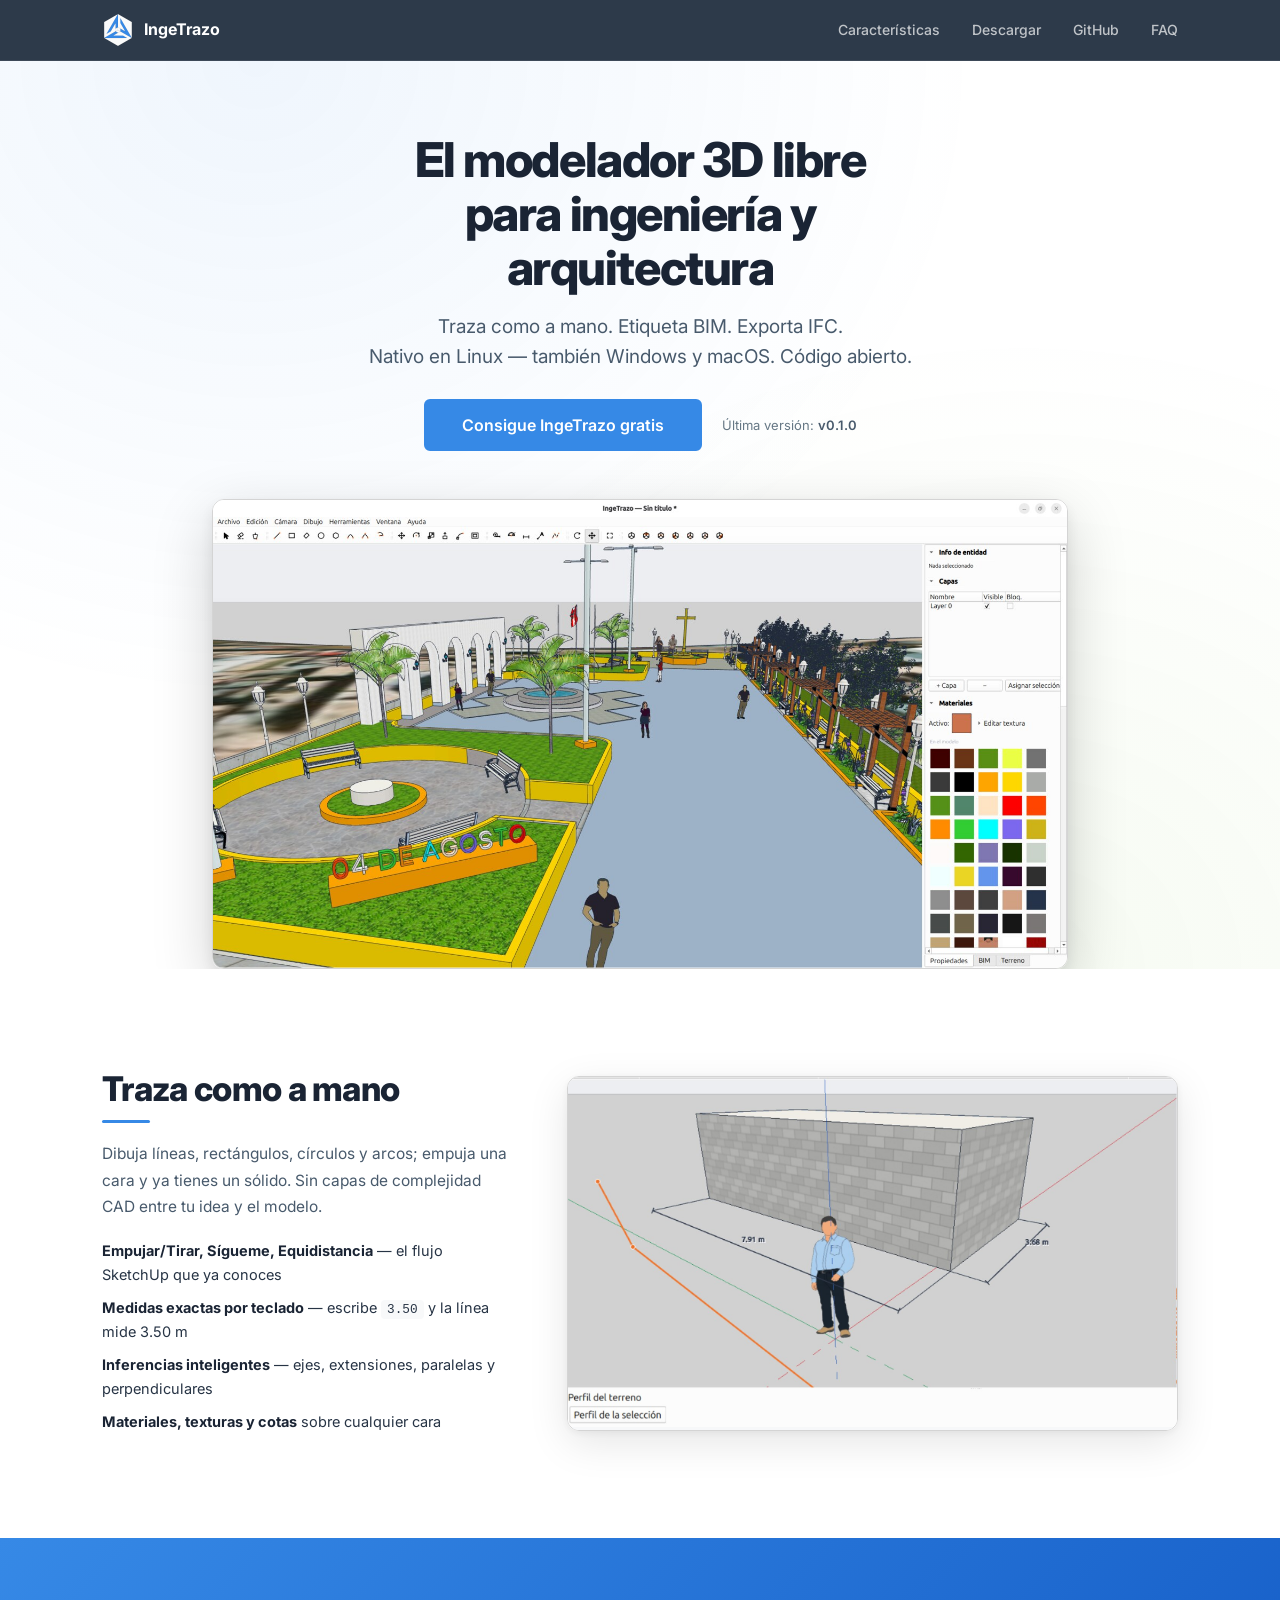
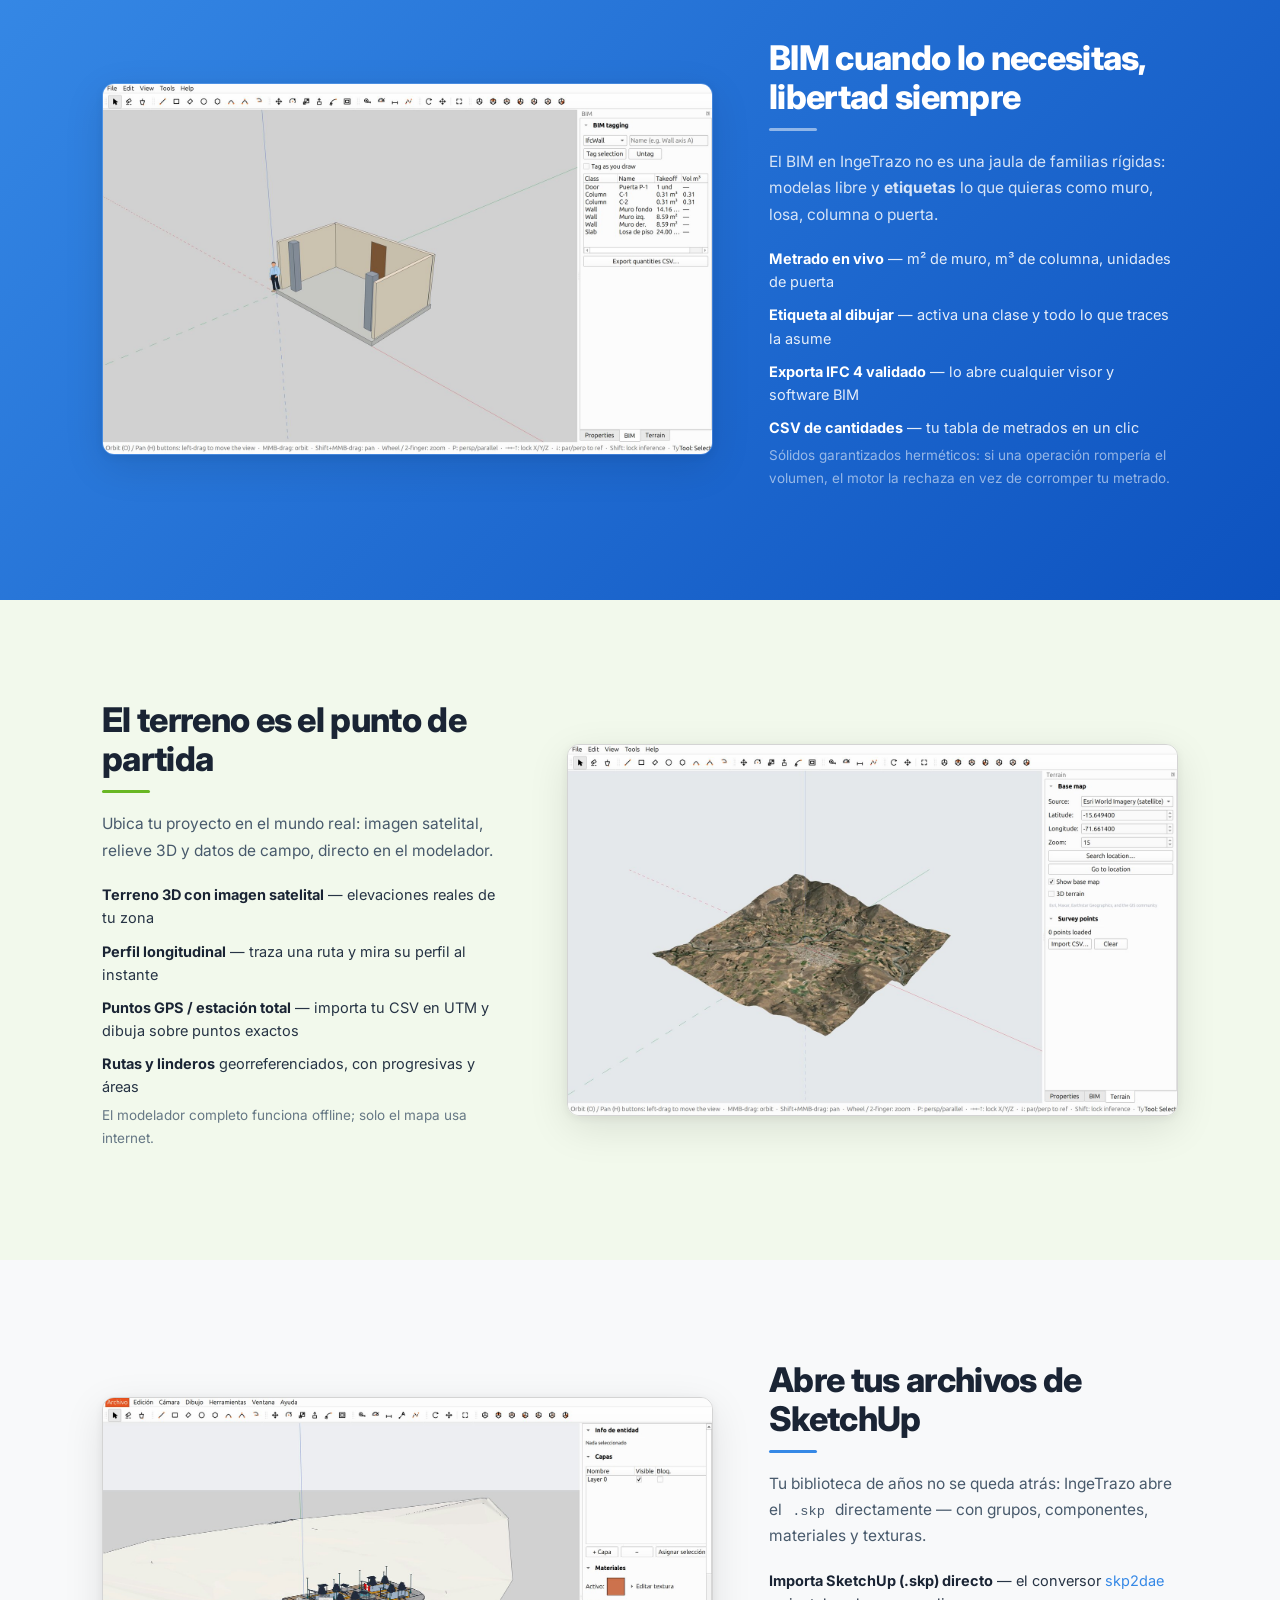
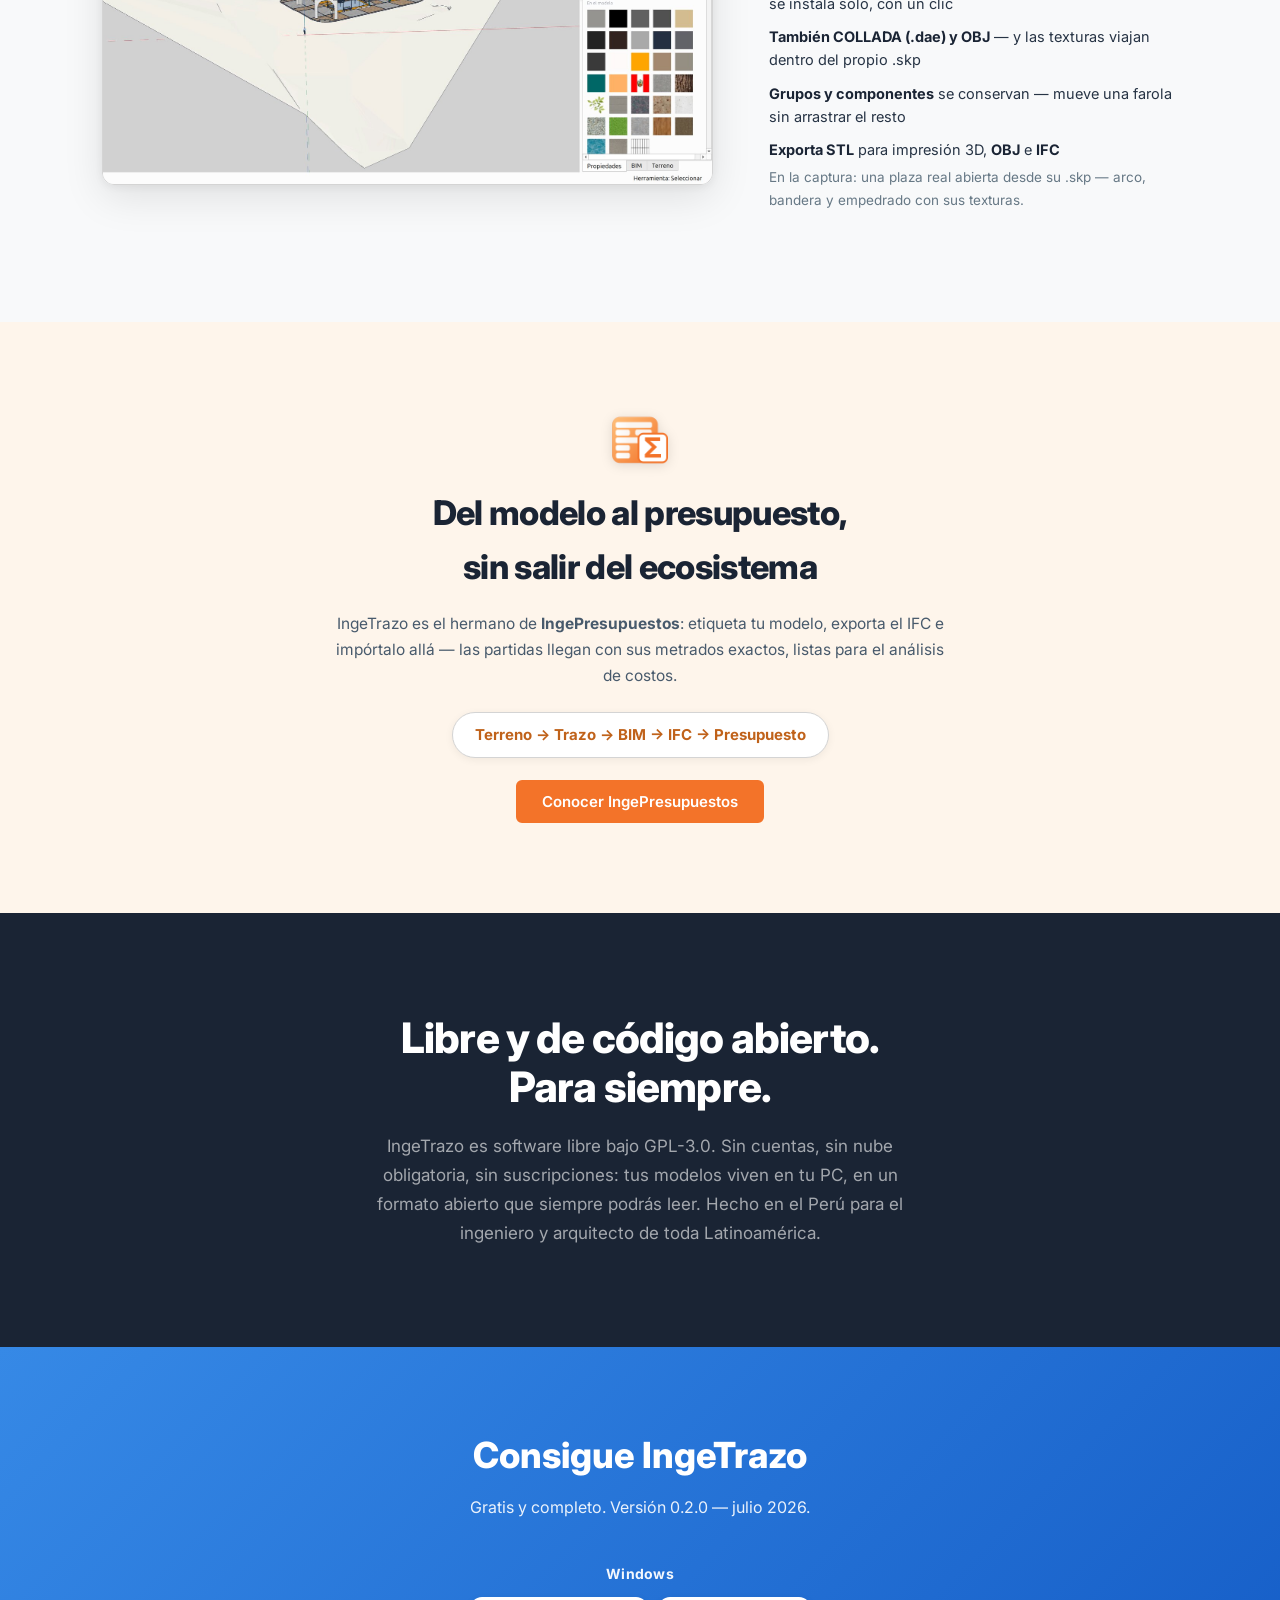
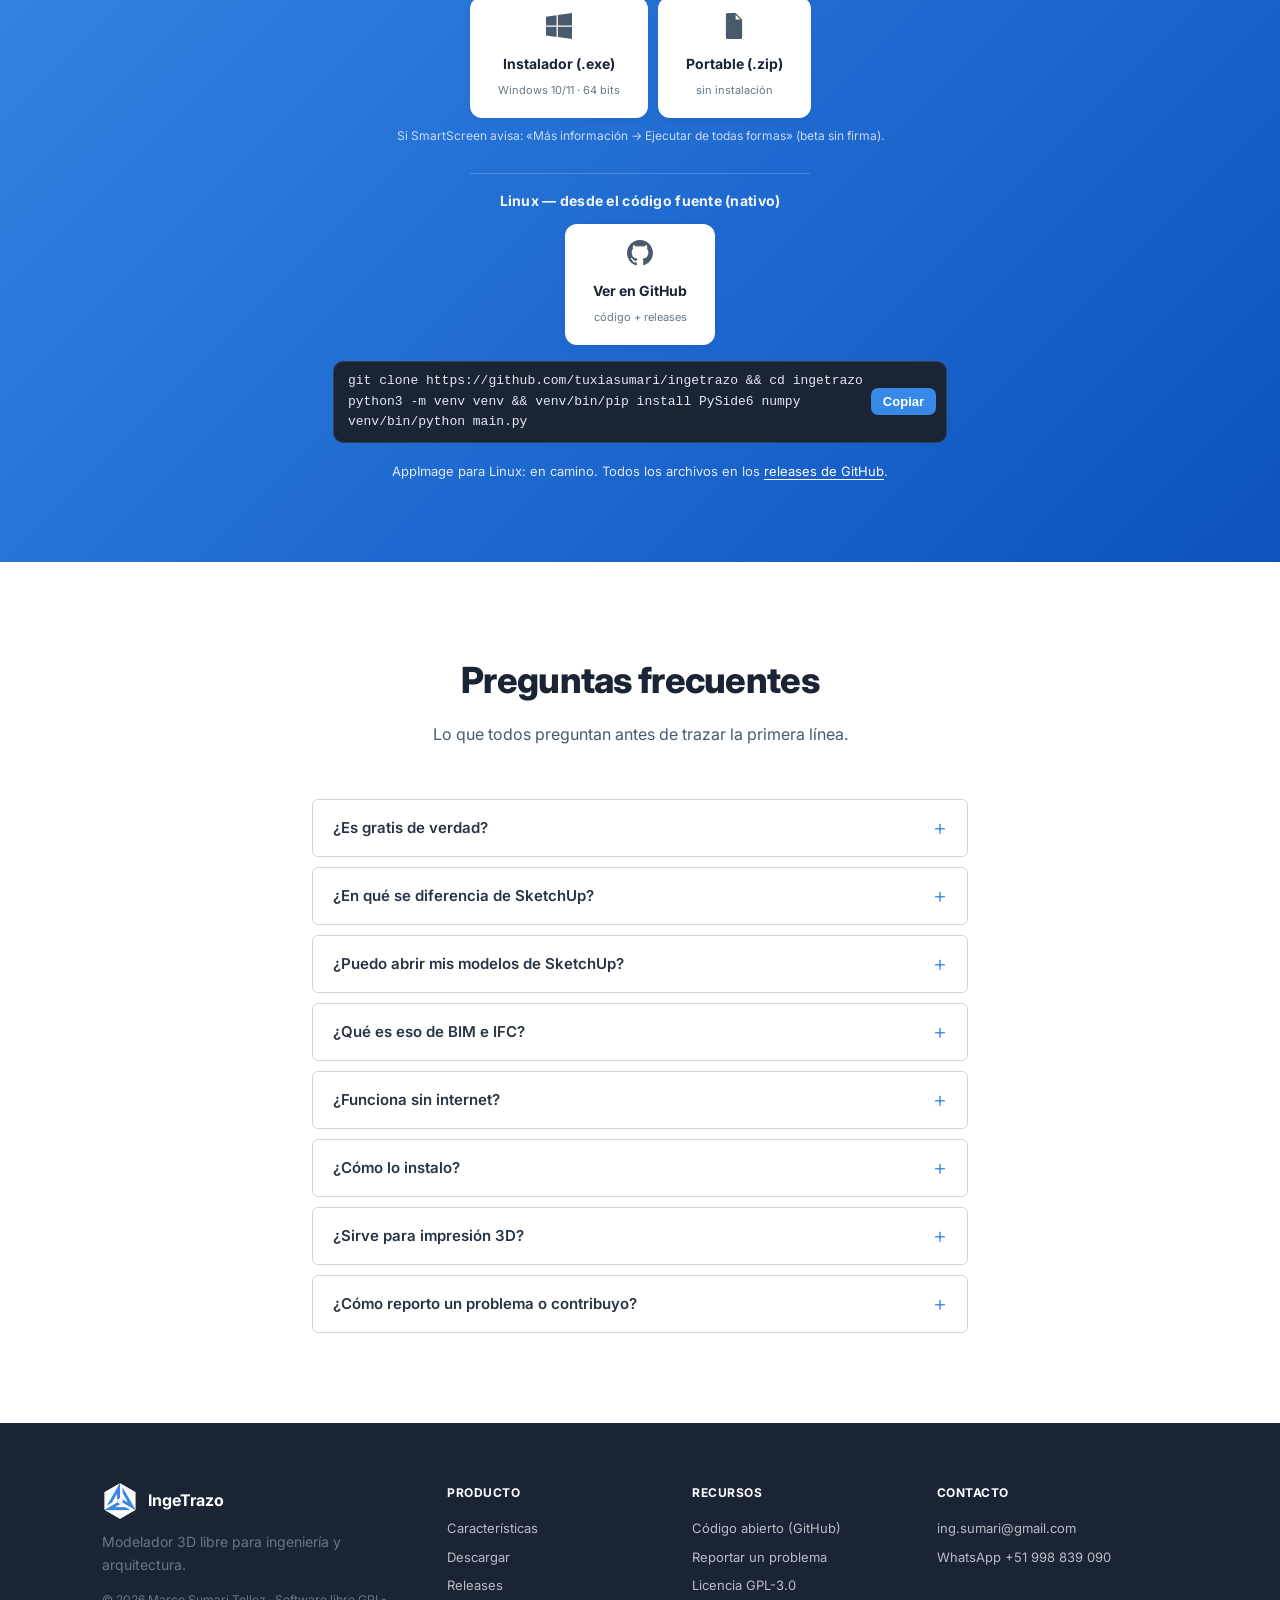
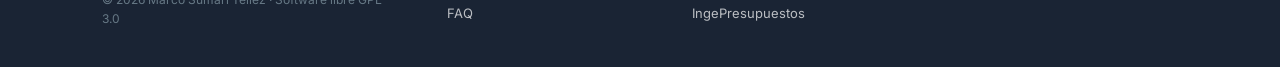
==== commit b974436e: "feat: nueva imagen principal — plaza 04 de Agosto modelada en IngeTrazo Co-Authored-By: Claude Fable" ====
--- a/index.html
+++ b/index.html
@@ -170,8 +170,8 @@
     </div>
     <div class="hero-screenshot-wrap">
       <img class="hero-img" src="images/screenshots/principal.jpeg"
-           alt="IngeTrazo: sólido texturizado con cotas, figura a escala y perfil de terreno"
-           width="1600" height="1038" loading="eager" fetchpriority="high">
+           alt="IngeTrazo: plaza 04 de Agosto con arcos, pérgolas, letras 3D y panel de materiales"
+           width="1600" height="877" loading="eager" fetchpriority="high">
     </div>
   </section>
 
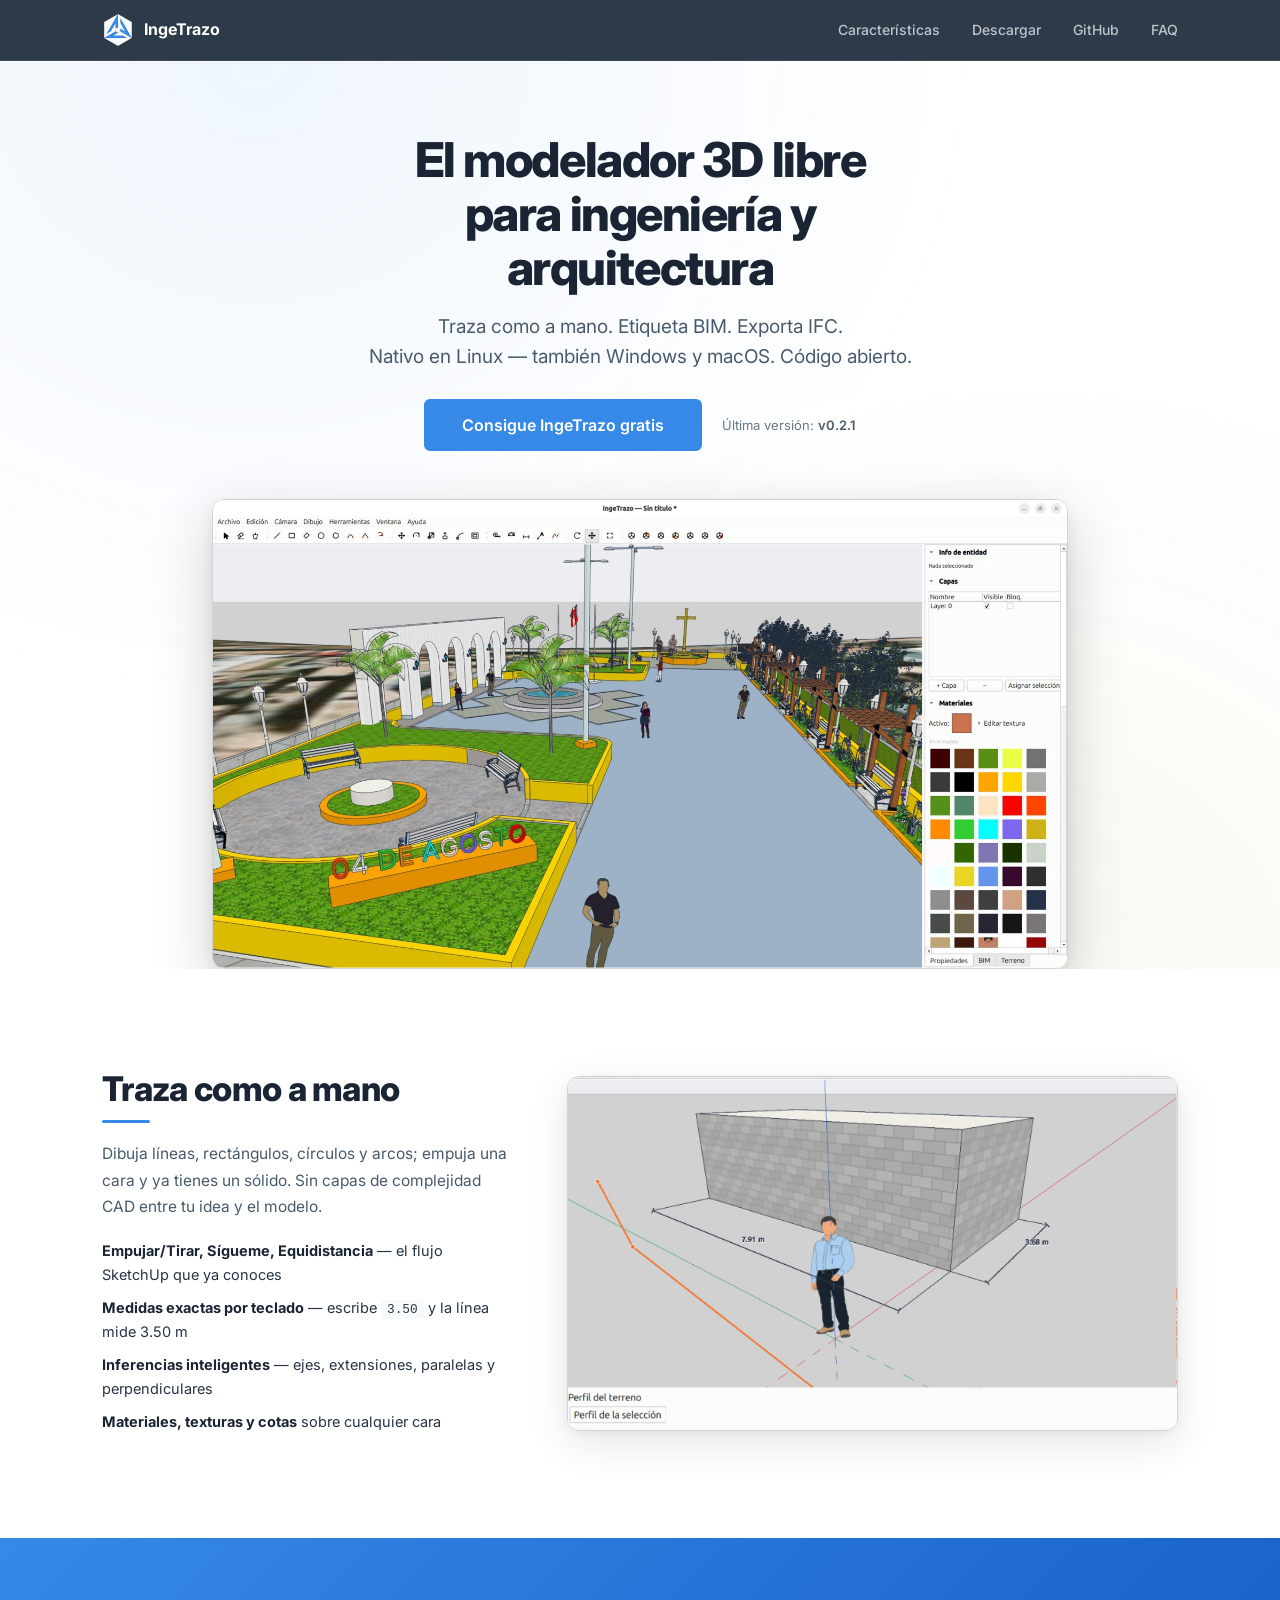
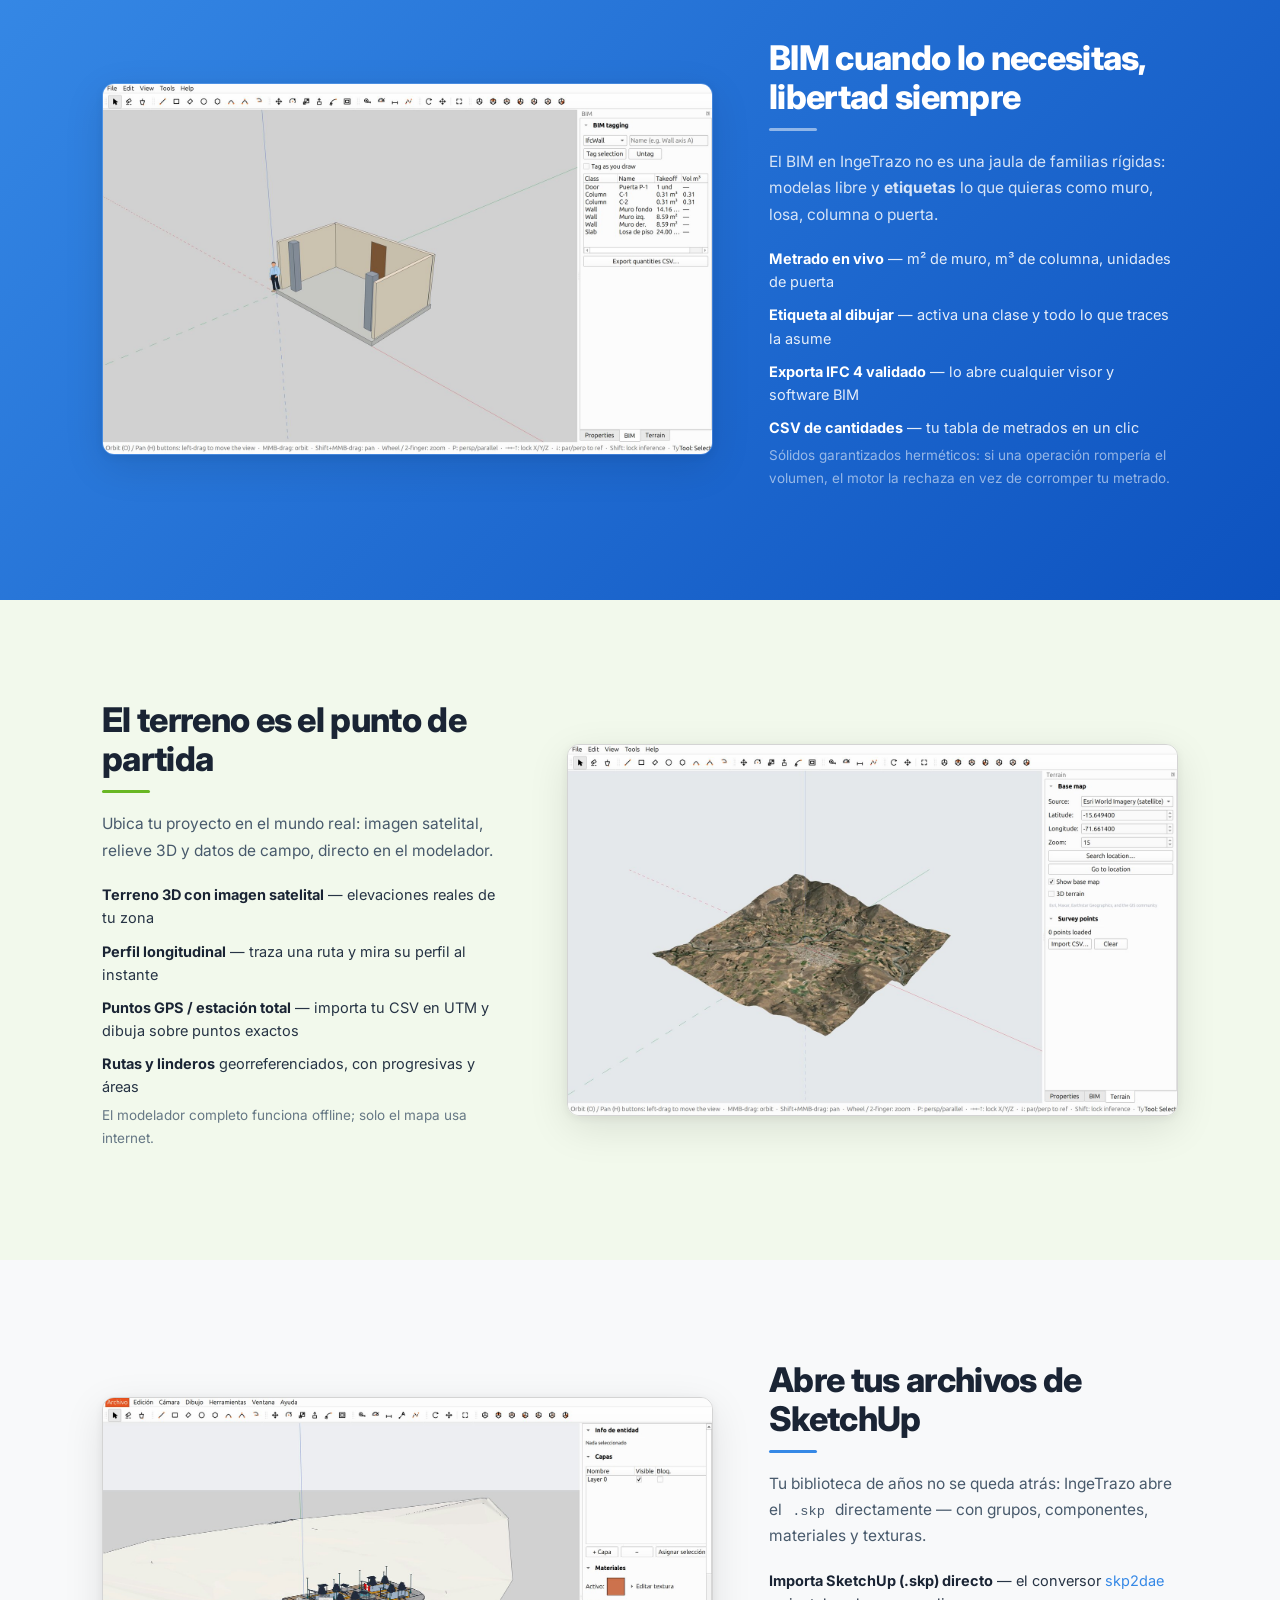
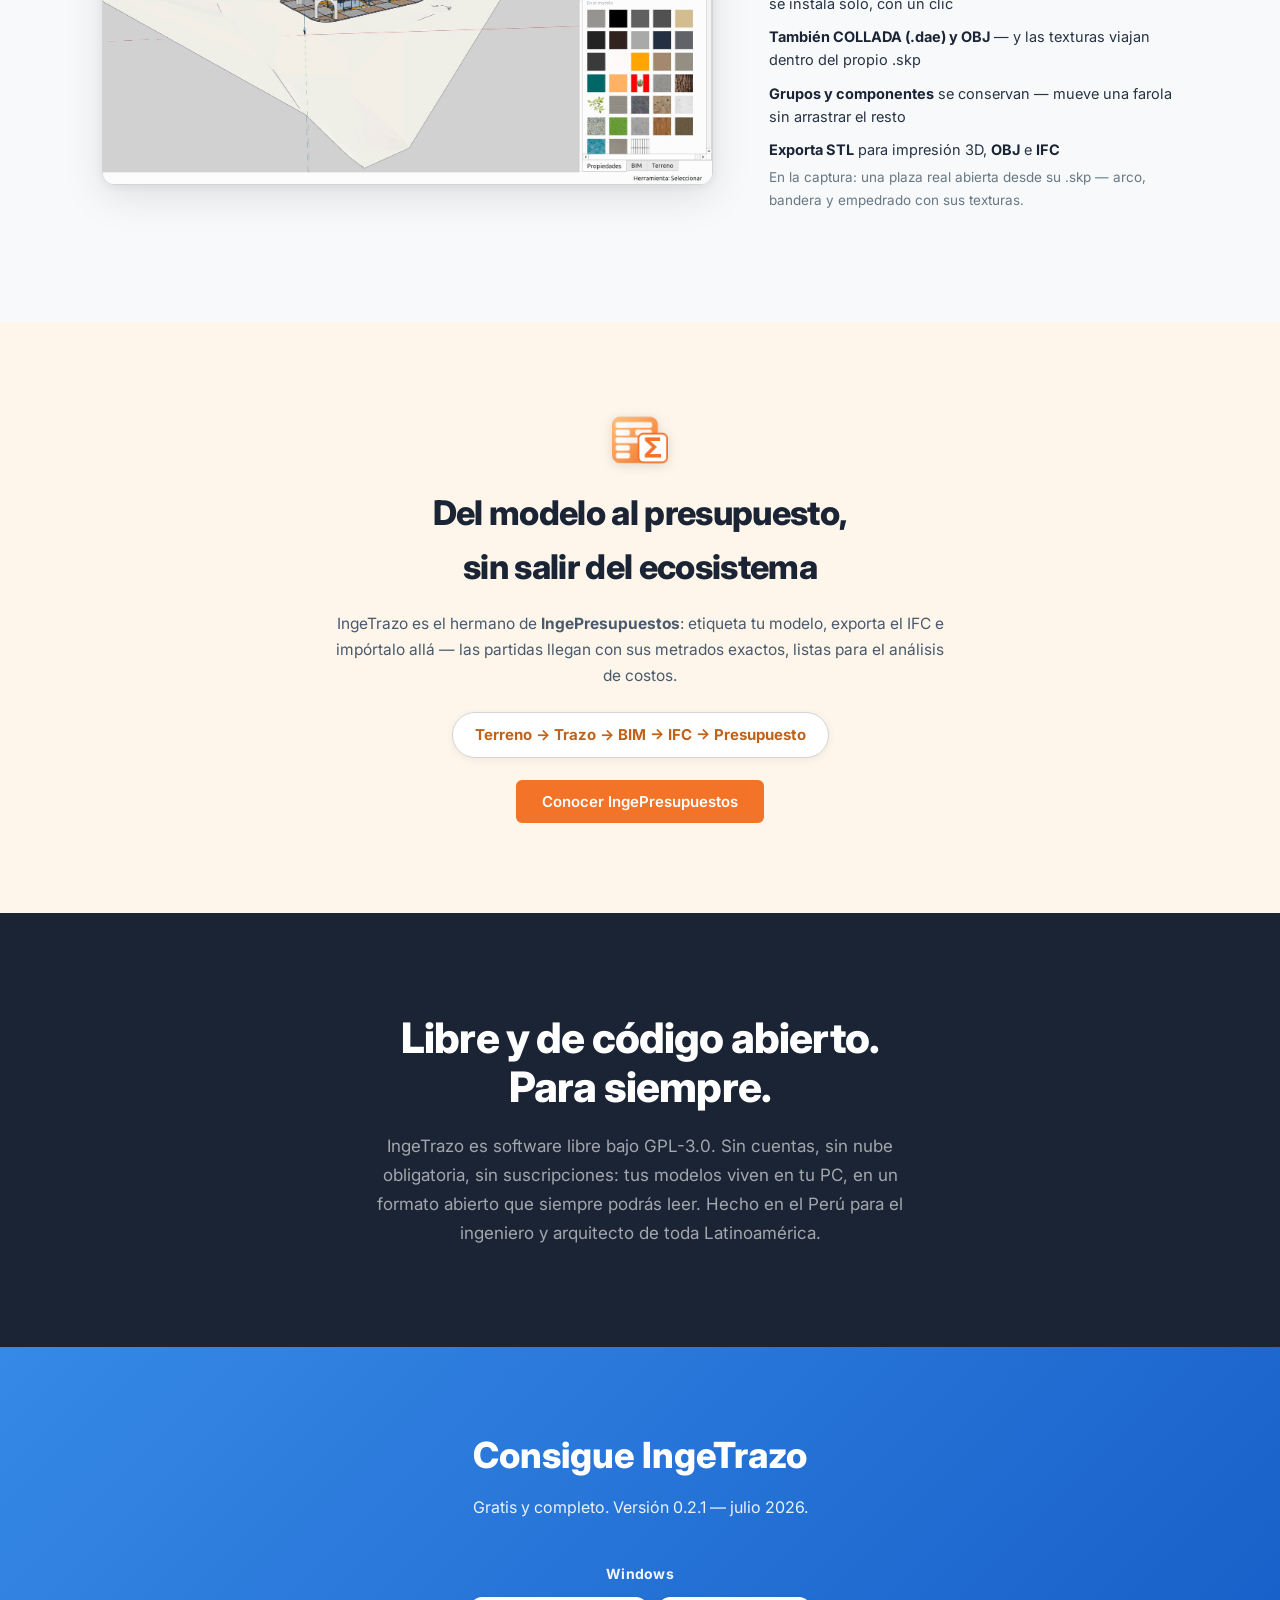
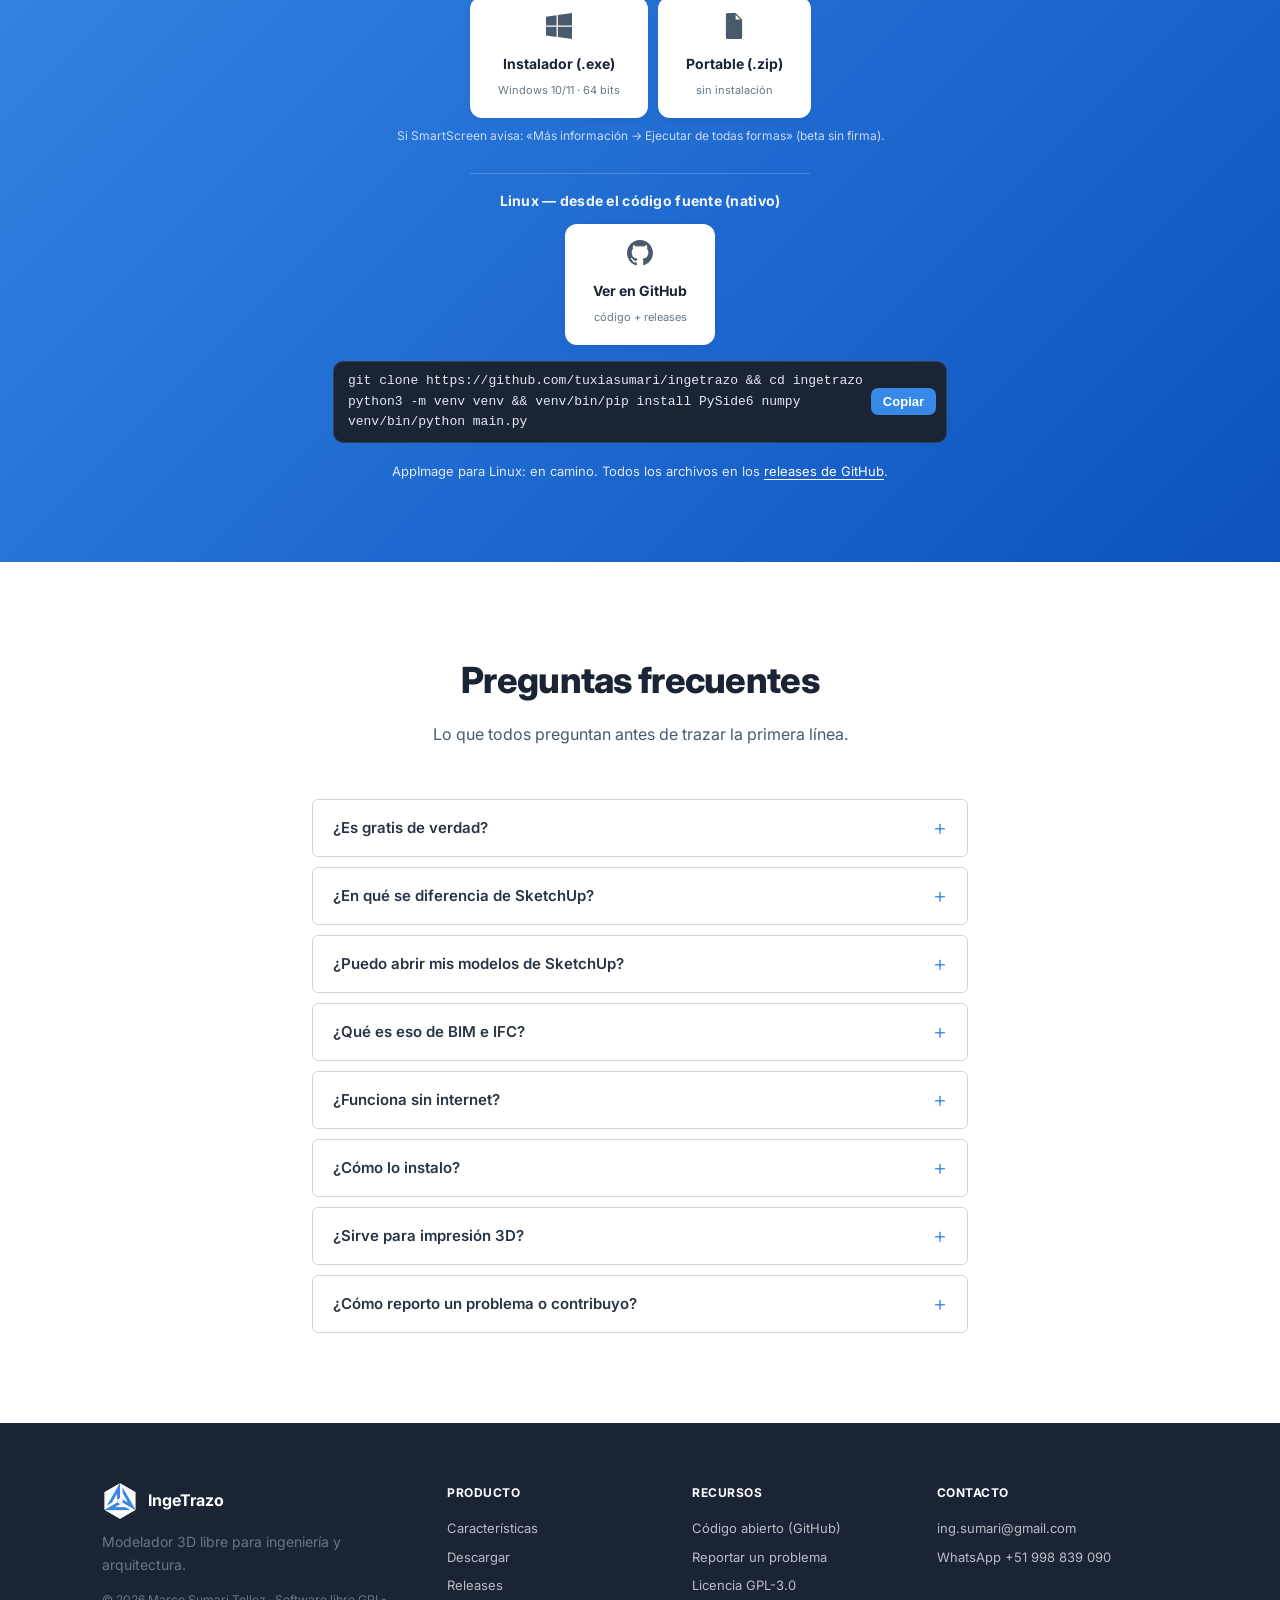
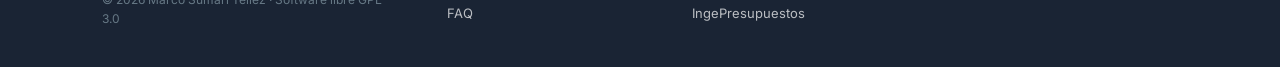
==== commit 83d488fc: "chore: fallbacks estáticos a v0.2.1 Co-Authored-By: Claude Fable 5 <noreply@anthropic.com>" ====
--- a/index.html
+++ b/index.html
@@ -165,7 +165,7 @@
       <p class="hero-sub">Traza como a mano. Etiqueta BIM. Exporta IFC.<br>Nativo en Linux — también Windows y macOS. Código abierto.</p>
       <div class="hero-ctas">
         <a href="#descargar" class="btn btn-primary btn-lg">Consigue IngeTrazo gratis</a>
-        <span class="hero-version">Última versión: <span id="latest-version">v0.1.0</span></span>
+        <span class="hero-version">Última versión: <span id="latest-version">v0.2.1</span></span>
       </div>
     </div>
     <div class="hero-screenshot-wrap">
@@ -286,7 +286,7 @@
   <section id="descargar" class="download-section">
     <div class="container">
       <h2>Consigue IngeTrazo</h2>
-      <p class="download-sub">Gratis y completo. Versión <span id="dl-version">0.2.0</span> — <span id="dl-date">julio 2026</span>.</p>
+      <p class="download-sub">Gratis y completo. Versión <span id="dl-version">0.2.1</span> — <span id="dl-date">julio 2026</span>.</p>
       <div class="dl-row">
         <div class="dl-group">
           <span class="dl-group-label">Windows</span>
